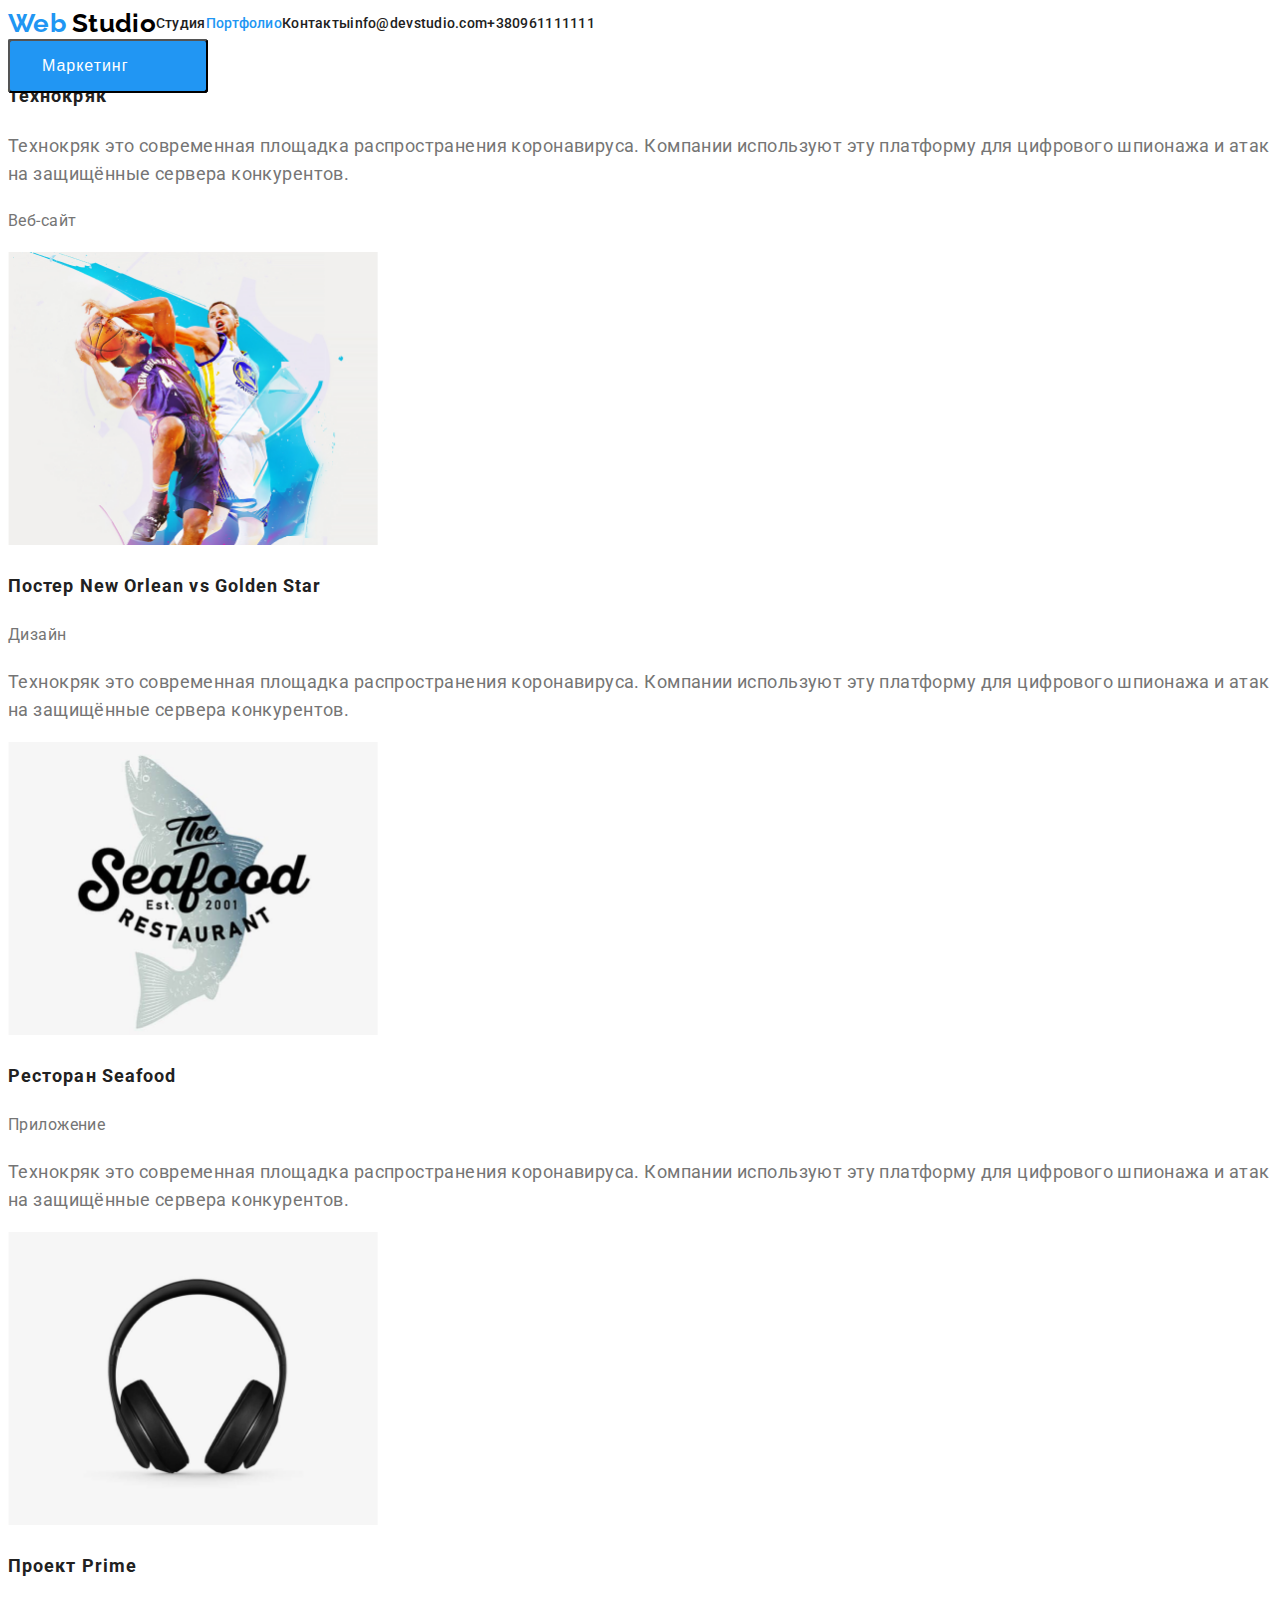
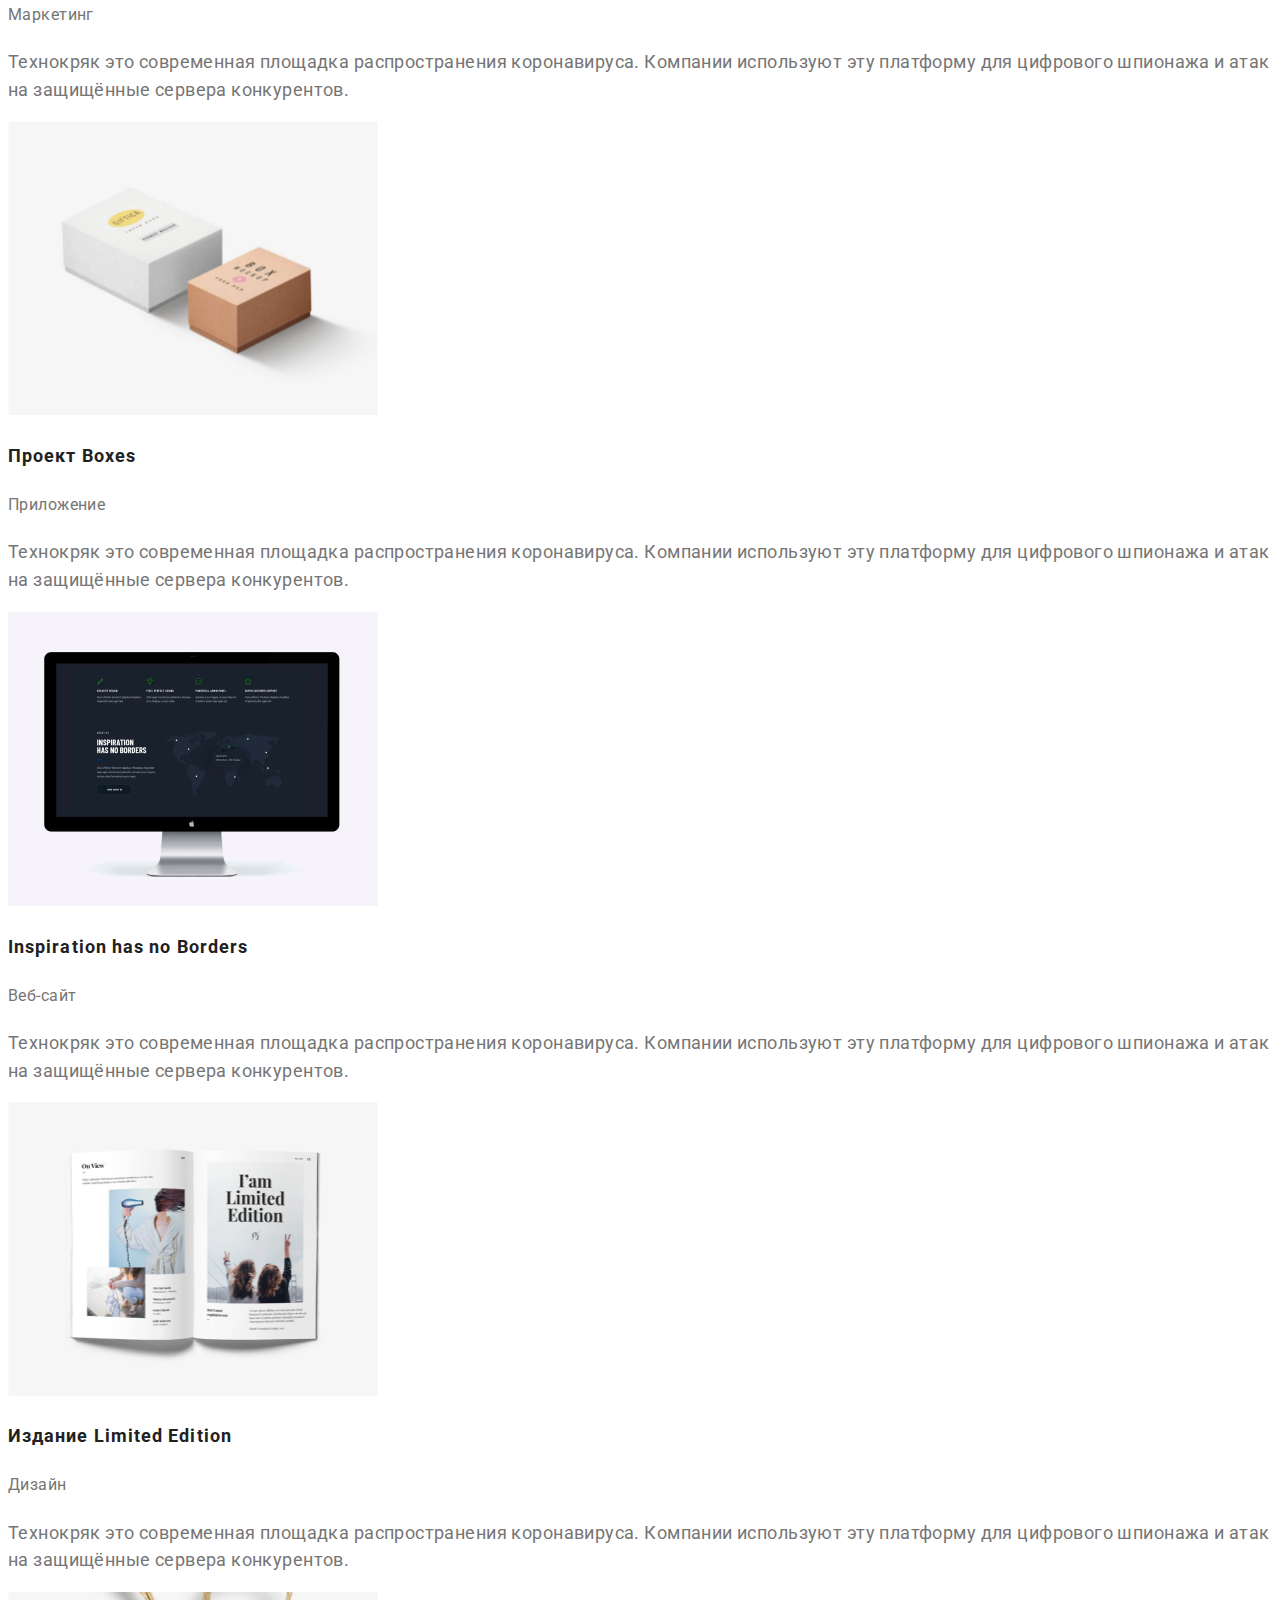
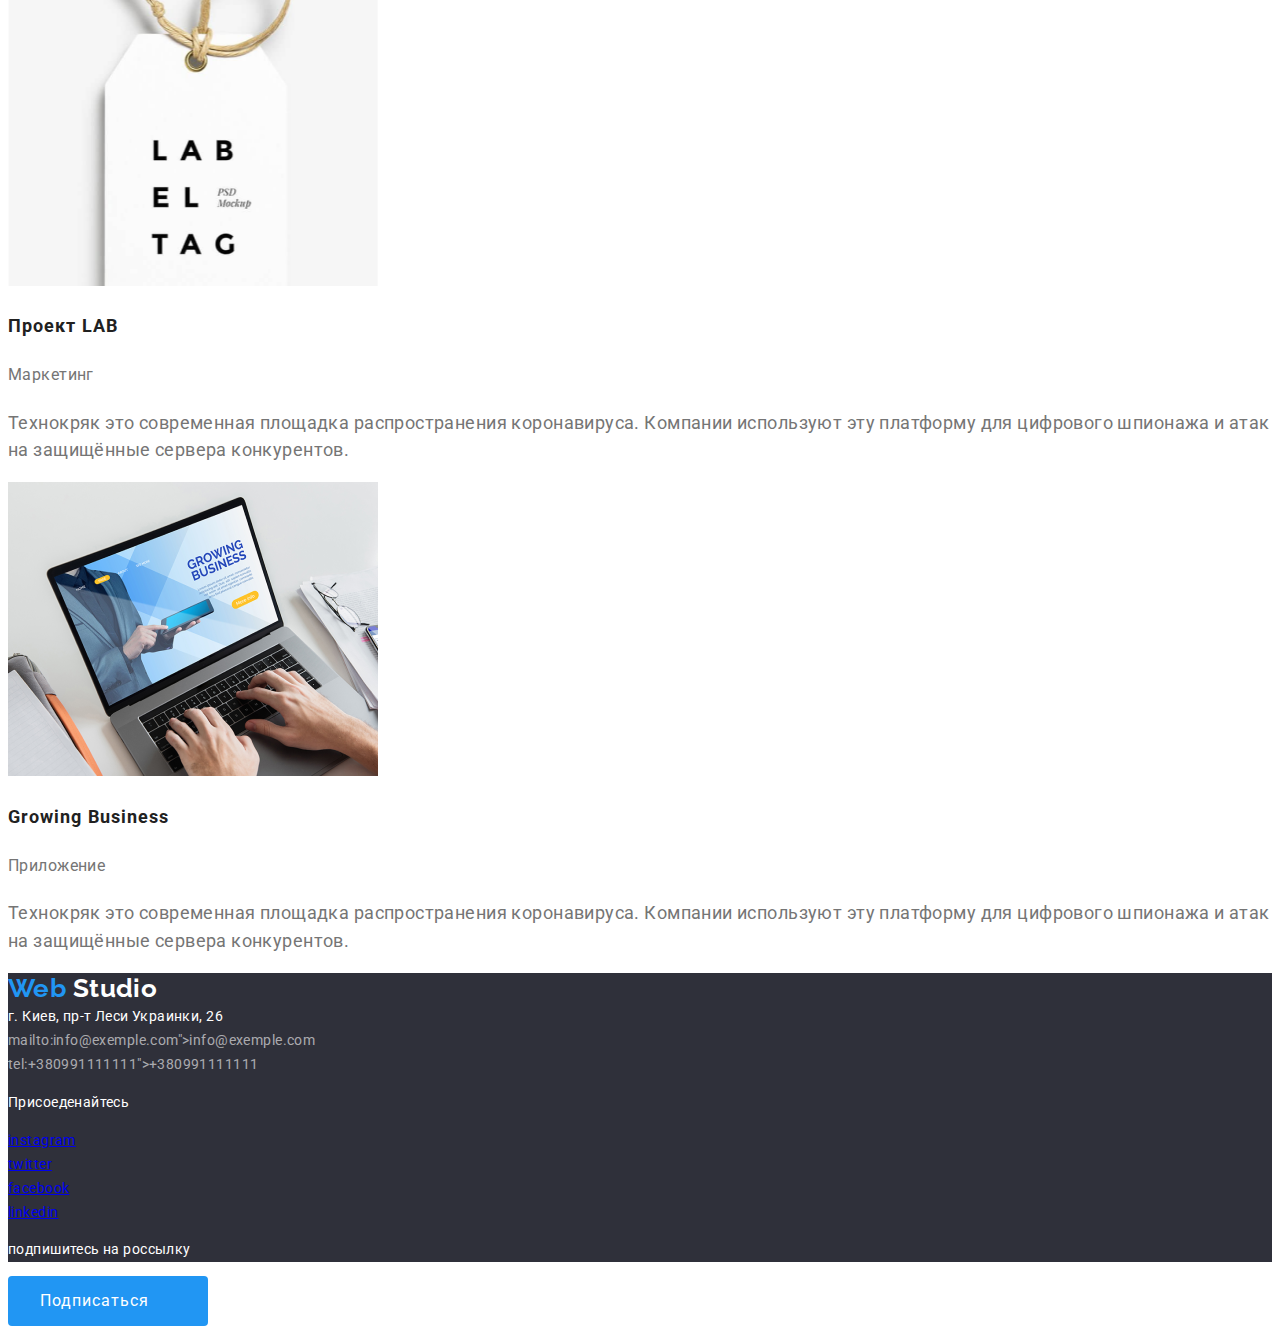
==== portfolio.html @ 6019d4d0 "добавляет стили flaxbox в Студию" ====
<!DOCTYPE html>
<html lang="ru">
<head>
    <meta charset="UTF-8">
    <meta name="viewport" content="width=device-width, initial-scale=1.0">
    <title>Document</title>
    <link href="https://fonts.googleapis.com/css2?family=Raleway:wght@700&family=Roboto:wght@500;700&display=swap" 
          rel="stylesheet">
    <link rel="stylesheet" href="./css/styles.css">
</head>
<body>

    <!--шапка страницы-->
    <header>
        <nav>
            <a href="./index.html" alt="Логотип компании" class="logo"><span class="web">Web</span> Studio</a>
            <ul class="site-nav list">  
                <li><a href="./index.html">Студия</a></li>
                <li><a href="./portfolio.html" class="curent-link">Портфолио</a></li>
                <li><a href="">Контакты</a></li>      
            </ul>
        
            <ul class="site-auth list">  
                <li><a href="mailto:info@devstudio.com">info@devstudio.com </a></li>
                <li><a href="tel:+380961111111">+380961111111</a></li>
            </ul>
        </nav>
    </header>

    <main>
        <!--фильтры-->
        <section>
            <ul class="list filters">
                <li><button class="button primary">Все</button></li>
                <li><button class="button primary">Веб-сайты</button></li>
                <li><button class="button primary">Приложения</button></li>
                <li><button class="button primary">Дизайн</button></li>
                <li><button class="button primary">Маркетинг</button></li>
            </ul>
        </section>

        <!--проэкты-->
        <section>
            <h2 hidden>проэкты</h2>
            <ul class="projects list">
                <li>
                    <a> 
                        <img src="" width="370" alt="pic">
                        <h2 class="title">Технокряк</h2>
                        <p class="effects-title">Технокряк это современная площадка распространения коронавируса. 
                        Компании используют эту платформу для цифрового шпионажа и атак на защищённые сервера конкурентов.</p>
                        <p class="text">Веб-сайт</p>
                    </a>
                </li>
                <li>
                    <a>
                        <img src="./images/pic/баскетболисты.png" width="370" alt="баскетболисты">
                        <h2 class="title">Постер New Orlean vs Golden Star</h2>
                        <p class="text">Дизайн</p>
                        <p class="effects-title">Технокряк это современная площадка распространения коронавируса. 
                        Компании используют эту платформу для цифрового шпионажа и атак на защищённые сервера конкурентов.</p>
                    </a>
                </li>
                <li>
                    <a>
                        <img src="./images/pic/ресторан.png" width="370" alt="ресторан">
                        <h2 class="title">Ресторан Seafood</h2>
                        <p class="text">Приложение</p>
                        <p class="effects-title">Технокряк это современная площадка распространения коронавируса. 
                        Компании используют эту платформу для цифрового шпионажа и атак на защищённые сервера конкурентов.</p>
                    </a>
                </li>
                <li>
                    <a>
                        <img src="./images/pic/наушники.png" width="370" alt="наушники">
                        <h2 class="title">Проект Prime</h2>
                        <p class="text">Маркетинг</p>
                        <p class="effects-title">Технокряк это современная площадка распространения коронавируса. 
                        Компании используют эту платформу для цифрового шпионажа и атак на защищённые сервера конкурентов.</p>
                    </a> 
                </li>
                <li>
                    <a>
                        <img src="./images/pic/коробки.png" width="370" alt="коробки">
                        <h2 class="title">Проект Boxes</h2>
                        <p class="text">Приложение</p>
                        <p class="effects-title">Технокряк это современная площадка распространения коронавируса. 
                        Компании используют эту платформу для цифрового шпионажа и атак на защищённые сервера конкурентов.</p>
                    </a>
                </li>
                <li>
                   <a>
                        <img src="./images/pic/computer.png" width="370" alt="computer">
                        <h2 class="title">Inspiration has no Borders</h2>
                        <p class="text">Веб-сайт</p>
                        <p class="effects-title">Технокряк это современная площадка распространения коронавируса. 
                        Компании используют эту платформу для цифрового шпионажа и атак на защищённые сервера конкурентов.</p>
                   </a>
                </li>
                <li>
                    <a>
                        <img src="./images/pic/книга.png" width="370" alt="книга">
                        <h2 class="title">Издание Limited Edition</h2>
                        <p class="text">Дизайн</p>
                        <p class="effects-title">Технокряк это современная площадка распространения коронавируса. 
                        Компании используют эту платформу для цифрового шпионажа и атак на защищённые сервера конкурентов.</p>
                    </a>
                </li>
                <li>
                    <a>
                        <img src="./images/pic/лаб.png" width="370" alt="LAB">
                        <h2 class="title">Проект LAB</h2>
                        <p class="text">Маркетинг</p>
                        <p class="effects-title">Технокряк это современная площадка распространения коронавируса. 
                        Компании используют эту платформу для цифрового шпионажа и атак на защищённые сервера конкурентов.</p>
                    </a>
                </li>
                <li>
                    <a>
                        <img src="./images/pic/notebook.png" width="370" alt="notebook">
                        <h2 class="title">Growing Business</h2>
                        <p class="text">Приложение</p>
                        <p class="effects-title">Технокряк это современная площадка распространения коронавируса. 
                        Компании используют эту платформу для цифрового шпионажа и атак на защищённые сервера конкурентов.</p>
                    </a>
                </li>
            </ul>
        </section> 
    </main>

    <!--подвал-->
     <footer class="footer">
        <!--контакты-->
        <a href="./index.html" alt="Логотип компании" class="logo logo-footer"><span class="web">Web</span> Studio</a>
        <address>
            г. Киев, пр-т Леси Украинки, 26 
        </address>  
        <ul class="list contacts">
            <li>mailto:info@exemple.com">info@exemple.com</li>
            <li>tel:+380991111111">+380991111111</li>
        </ul>     
            
        <!--соц.сети-->
        <p>Присоеденайтесь</p>
        <ul class="list">
            <li><a href="./images/social-links/instagram.svg" aria-label="Cсылка на instagram">instagram</a></li>
            <li><a href="./images/social-links/twitter.svg" aria-label="Cсылка на twitter">twitter</a></li>
            <li><a href="./images/social-links/facebook.svg" aria-label="Cсылка на facebook">facebook</a></li>
            <li><a href="./images/social-links/linkedin.svg" aria-label="Cсылка на linkedin">linkedin</a></li>
        </ul>

        <!--подписка на россылку-->
        <p>подпишитесь на россылку</p>
        <a href="" class="button primary">Подписаться</a>
    </footer>
</body>
</html>
---- css/styles.css ----
.conteiner.flaxbox {
    background-color: #ff9691;
}
.hero {
    background-color: bisque;
}
.hero-title {
    background-color: darkgray;
}
.conteiner.specifications {
    background-color: rgb(186, 243, 245);
}
.conteiner.work {
    background-color: khaki;
}


:root {
    --primary-text-color: #212121;
    --text-color:  #757575;
    --accent-color: #2196F3;
    --primary-white-color: #ffffff;
}

*,
*:before,
*:after {
    box-sizing: border-box;
}

body {
    font-family: Roboto;
    font-style: normal;
    font-weight: 400;
    font-size: 14px;
    line-height: 1.71;    
    letter-spacing: 0.03em;
    background-color: var(--primary-white-color);
    color: var(--text-color); 
} 

nav {
    display: flex;
    font-weight: 500;
    line-height: 1.14;
    letter-spacing: 0.02em;
    color: var(--primary-text-color);
}

h1,h2,h3,h4,h5 {
    color: var(--primary-text-color);
    font-weight: 700;
}

.logo {
    font-family: Raleway;
    font-weight: 700;
    font-size: 26px;
    line-height: 1.2;
    color: #000000;
    text-decoration: none;
}

.web,
.site-nav .curent-link {
    color: var(--accent-color);
}

.flaxbox {
    padding: 25px 0;
}

.flaxbox,
.navigation,
.site-nav, 
.site-auth { 
    display: flex;
    justify-content: flex-end;
    align-items: center;
}

.site-nav .link-item:not(:first-child) { 
    margin-left: 50px;
}

.navigation .logo {
    margin-right: 85px;
}

.site-auth .link-item:not(:first-child) { 
    margin-left: 30px;
}

.navigation {
    margin-right: auto;
}

.conteiner {
    width: 1600px;
    padding-left: 215px;
    padding-right: 215px;
    margin-left: auto;
    margin-right: auto;
}

.section {
   margin-bottom: 94px;

}

/* SITE-NAU -AUTH */

.site-nav a,
.site-auth a {
    font-weight: 500;
    font-size: 14px;
    line-height: 1.14;
    color: var(--primary-text-color);
    text-decoration: none;
}

.site-nav a:hover,
.site-auth a:hover,
.site-nav a:focus,
.site-auth a:focus {
    color: var(--accent-color) 
}

/* HERO */

.hero-title {
    font-weight: 900;
    font-size: 44px;
    line-height: 1.36;
    letter-spacing: 0.06em;
    text-transform: uppercase;
    text-align: center;
    color: var(--primary-white-color);
    border: 1px solid #000000;
    text-shadow: 0px 4px 4px rgba(0, 0, 0, 0.25);
    margin: 0;
    padding-left: 452px;
    padding-right: 452px;
}


/* BUTTON */

.button {
    display: flex;
    align-items: center;
    text-align: center;

    font-size: 16px;
    line-height: 1.88;
    letter-spacing: 0.06em;   
    width: 200px;
    padding: 10px 32px;
    border-radius: 4px;
    
    color: var(--primary-text-color);
    background-color: #F5F4FA;
    text-decoration: none;
}

.button.primary {
    position: absolute;
    color: var(--primary-white-color);
    background-color: var(--accent-color);
}

.button.secondary {
    padding-top: 10px;
    padding-right: 62px;
    padding-bottom: 10px;
    padding-left: 29px;
    border-radius: 4px;
    color: var(--primary-white-color);
    background-color: var(--accent-color);
}

.button.filters {
    box-sizing: content-box;
    width: auto;
    padding: 6px 22px;
    font-weight: 500;
    font-size: 16px;
    line-height: 1.63;
    letter-spacing: 0.03em;
}

.button.filters:hover {
    color: var(--primary-white-color);
    background-color: var(--accent-color);
}

.list {
    list-style: none;
    padding: 0;
    margin: 0;
}

/* ОСОБЕННОСТИ */

.features .title {
    font-size: 14px;
    line-height: 1.14;
    text-transform: uppercase;
    color: var(--primary-text-color);
}

.list.features {
    display: flex;
}

.features-box {
    width: calc((100% - 30px * 3) / 4);
    align-content: space-between;
}

.features-box:nth-child(4n) {
    padding-right: 0;
}

.list.features .pic {
    display: block;
    justify-content: center
}


/* Чем мы занимаемся */

.section-title {
    font-size: 36px;
    line-height: 1.16;
    text-align: center;
    color: var(--primary-text-color);
    margin: 0;
    padding-bottom: 50px;
}

.work-box .text {
    font-size: 14px;
    line-height: 1.14;
    text-align: center;
    text-transform: uppercase;
    background: rgba(47, 48, 58, 0.8);
    color: var(--primary-white-color); 
    margin: 0;
    padding: 27px 0;
}

.list.work {
    display: flex; 
    padding-top: 50px;
}

.work-box {
    width: calc((100% - 30px * 2) / 3);
    margin-right: 30px;
}

.work-box:nth-child(3n) {
    margin-right: 0;
}



/* НАША КОМАНДА */

.conteiner.team {
    background-color: #F5F4FA;
}

.team .team-title {
    font-weight: 500;
    font-size: 16px;
    line-height: 1.19;
    text-align: center;
    color: var(--primary-text-color);
    margin: 30px 0 0;
}

.team .team-text { 
    font-weight: 400;
    font-size: 16px;
    line-height: 1.19;
    text-align: center;
    color: var(--text-color);
    margin: 10px 0 0;
}

.our-team {
    padding-top: 94px;
}

.list.team {
    display: flex;
}

.team-member {
    width: calc((100% - 30px * 3) / 4);
    margin-right: 30px;
}

.team-member:nth-child(3n) {
    margin-right: 0;
}

.social-links-box {
    /* display: flex;
    justify-content: space-between;    */
    margin: 16px 0 24px;
}

.social-link-item {
    width: calc((100% - 10px * 3) / 4);

}
.list .social-links {
    color: var(--text-color);
}

.social-links .link:hover,
.social-links .link:focus {
    color: var(--accent-color);
}

/* CLIENTS */

.clients-list-box  {
    display: flex;
}

.clients-list {
    width: calc((100% - 30px * 5) / 6);
    margin-right: 30px;
}


/* FOOTER */

.footer {
    background: #2F303A;
    color: var(--primary-white-color);
    font-size: 14px;
    line-height: 1.71;
}

.logo.logo-footer {    
    color: var(--primary-white-color);
} 

address {
    font-style: normal;
}


.list.contacts  {
    color: rgba(255, 255, 255, 0.6);
    text-decoration: none
}

/* .team {
    display: flex;
} */

.projects .title {
    font-weight: 700;
    font-size: 18px;
    line-height: 2;
    letter-spacing: 0.06em;
    color: var(--primary-text-color);
}

.projects .text {
    font-weight: 400;
    font-size: 16px;
    line-height: 1.88;
    color: var(--text-color);
}

.effects-title {
    font-weight: 400;
    font-size: 18px;
    line-height: 1.55;
}


/* цвет текста заголовка черный #212121; */
/* вторичный цвет, абзац, #757575; */
/* белый цвет #FFFFFF; */
/* емейл напис rgba(255, 255, 255, 0.6) */
/*  иконки background: #E5E5E5; */
/* страниця вторичний цвет background: #F5F4FA; */
/* интерактивная подсветка цвет  #2196F3; */
/*  фон надписов "чем мы занимаемся"background: rgba(47, 48, 58, 0.8); */
/* фон наша команда background: #F5F4FA; */
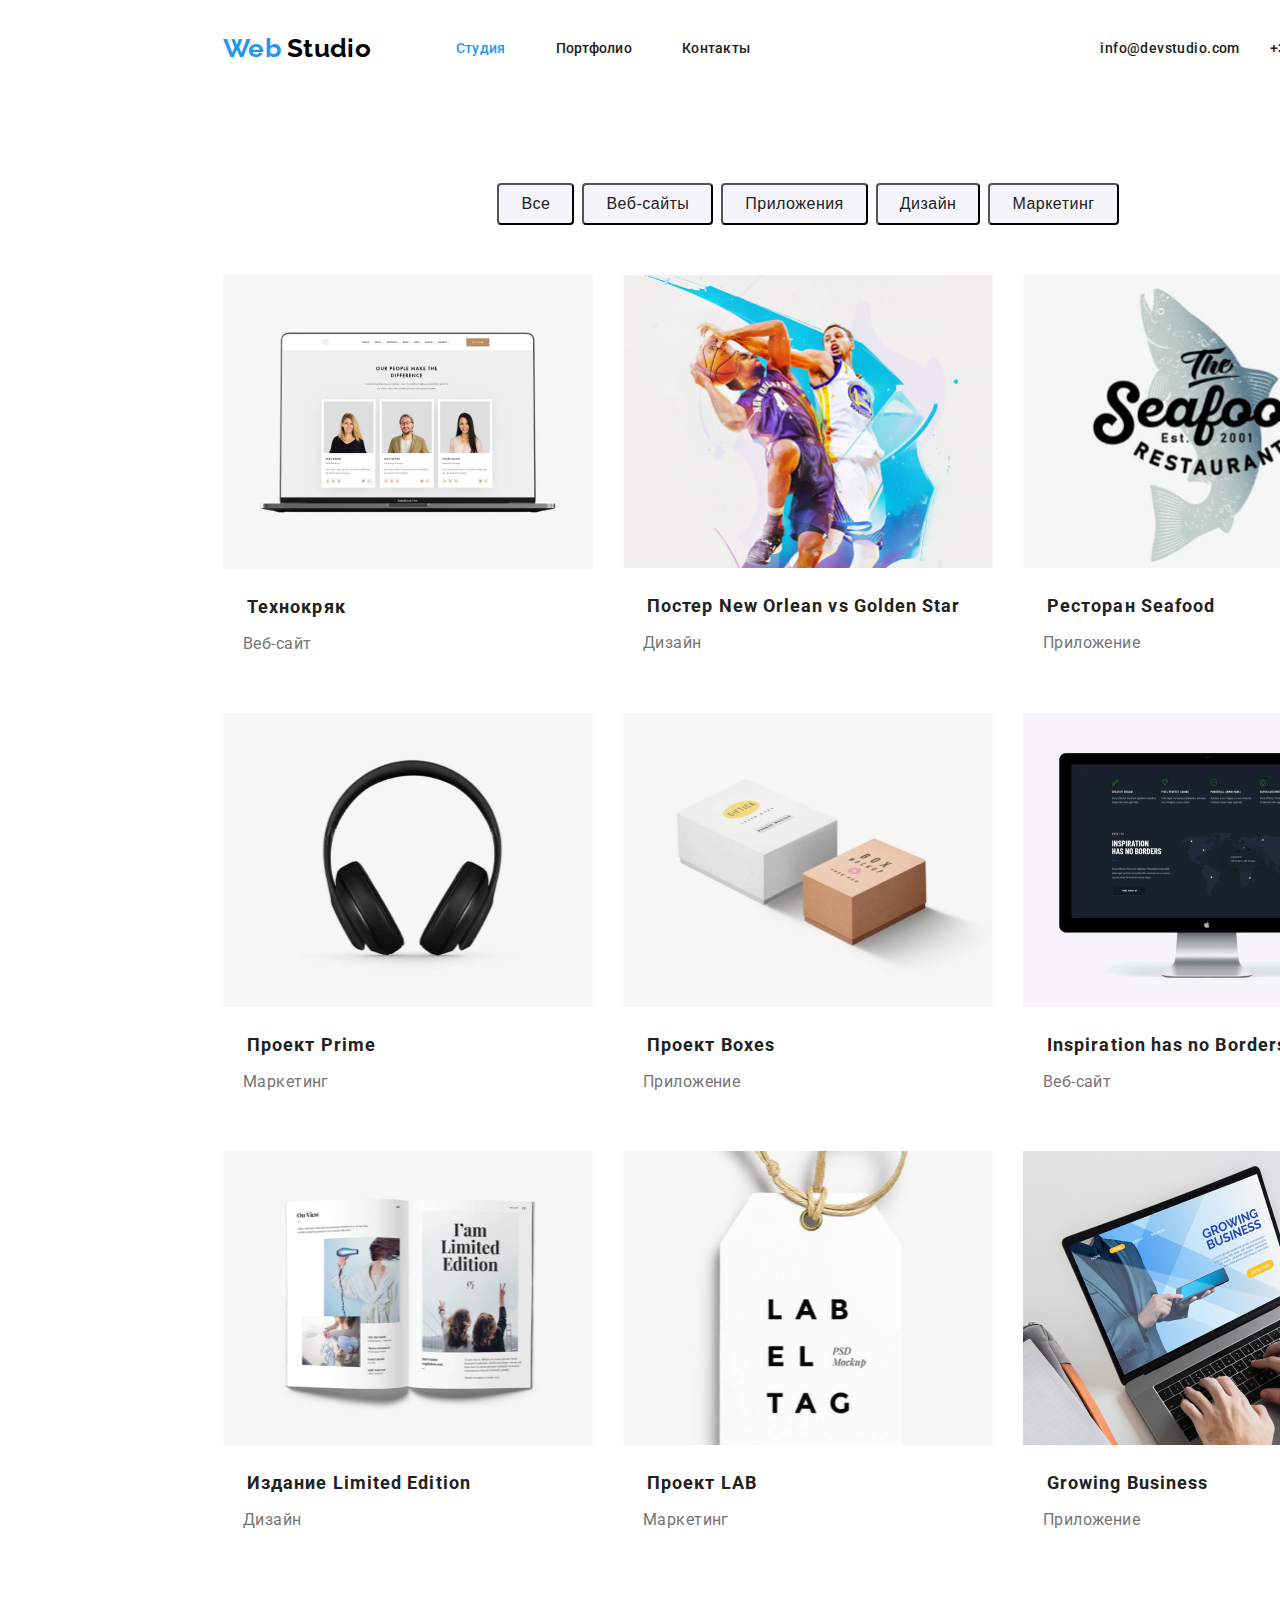
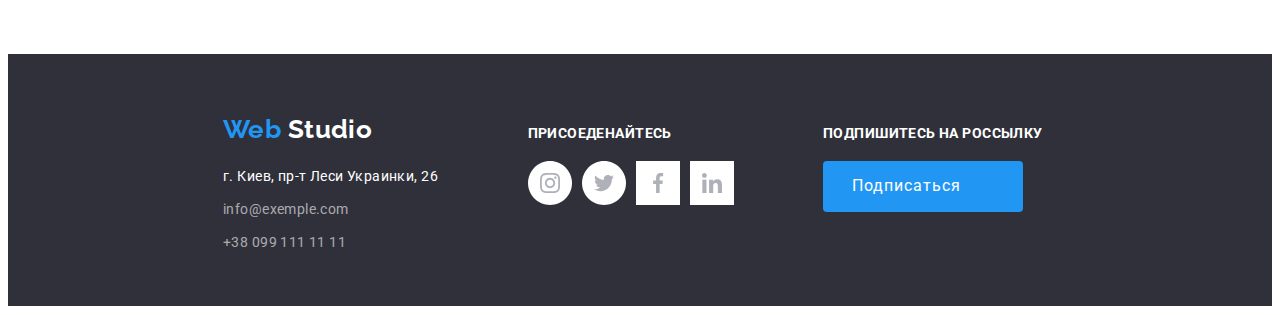
==== commit c87d6d7a: "стилизирует Портфолио во Flex" ====
--- a/portfolio.html
+++ b/portfolio.html
@@ -11,147 +11,160 @@
 <body>
 
     <!--шапка страницы-->
-    <header>
-        <nav>
-            <a href="./index.html" alt="Логотип компании" class="logo"><span class="web">Web</span> Studio</a>
+    <header  class="conteiner page-header">
+        <nav class=" navigation">
+            <a href="./index.html" class="logo"><span class="web">Web</span> Studio</a>
             <ul class="site-nav list">  
-                <li><a href="./index.html">Студия</a></li>
-                <li><a href="./portfolio.html" class="curent-link">Портфолио</a></li>
-                <li><a href="">Контакты</a></li>      
-            </ul>
-        
-            <ul class="site-auth list">  
-                <li><a href="mailto:info@devstudio.com">info@devstudio.com </a></li>
-                <li><a href="tel:+380961111111">+380961111111</a></li>
+                <li class="link-item">
+                    <a href="./index.html" class="curent-link">Студия</a>
+                </li>
+                <li class="link-item">
+                    <a href="./portfolio.html">Портфолио</a>
+                </li>
+                <li class="link-item">
+                    <a href="">Контакты</a>
+                </li>      
             </ul>
         </nav>
+
+        <ul class="site-auth list">  
+            <li class="link-item">
+                <a href="mailto:info@devstudio.com">info@devstudio.com</a>
+            </li>
+            <li class="link-item">
+                <a href="tel:+380961111111">+38 096 111 11 11</a>
+            </li>
+        </ul>
     </header>
 
-    <main>
+    <main class="conteiner">
+        <section class="section">
         <!--фильтры-->
-        <section>
-            <ul class="list filters">
-                <li><button class="button primary">Все</button></li>
-                <li><button class="button primary">Веб-сайты</button></li>
-                <li><button class="button primary">Приложения</button></li>
-                <li><button class="button primary">Дизайн</button></li>
-                <li><button class="button primary">Маркетинг</button></li>
-            </ul>
-        </section>
+            <div class="filters">
+                <ul class="list filters flexbox">
+                    <li><button class="button filters">Все</button></li>
+                    <li><button class="button filters">Веб-сайты</button></li>
+                    <li><button class="button filters">Приложения</button></li>
+                    <li><button class="button filters">Дизайн</button></li>
+                    <li><button class="button filters">Маркетинг</button></li>
+                </ul>  
+            </div>
 
-        <!--проэкты-->
-        <section>
-            <h2 hidden>проэкты</h2>
-            <ul class="projects list">
-                <li>
-                    <a> 
-                        <img src="" width="370" alt="pic">
-                        <h2 class="title">Технокряк</h2>
-                        <p class="effects-title">Технокряк это современная площадка распространения коронавируса. 
-                        Компании используют эту платформу для цифрового шпионажа и атак на защищённые сервера конкурентов.</p>
-                        <p class="text">Веб-сайт</p>
-                    </a>
+         <!--проэкты-->
+         <h2 hidden>проэкты</h2>
+         <div class="projects-portfolio">
+            <ul class="projects-list list">
+                <li class="projects-item">
+                    <img src="./images/pic/ноут.png" width="370" alt="pic">
+                    <h2 class="title">Технокряк</h2>
+                    <p class="effects-title">Технокряк это современная площадка распространения коронавируса. 
+                    Компании используют эту платформу для цифрового шпионажа и атак на защищённые сервера конкурентов.</p>
+                    <p class="text">Веб-сайт</p>
                 </li>
-                <li>
-                    <a>
-                        <img src="./images/pic/баскетболисты.png" width="370" alt="баскетболисты">
-                        <h2 class="title">Постер New Orlean vs Golden Star</h2>
-                        <p class="text">Дизайн</p>
-                        <p class="effects-title">Технокряк это современная площадка распространения коронавируса. 
-                        Компании используют эту платформу для цифрового шпионажа и атак на защищённые сервера конкурентов.</p>
-                    </a>
+                <li class="projects-item">
+                    <img src="./images/pic/баскетболисты.png" width="370" alt="баскетболисты">
+                    <h2 class="title">Постер New Orlean vs Golden Star</h2>
+                    <p class="text">Дизайн</p>
+                    <p class="effects-title">Технокряк это современная площадка распространения коронавируса. 
+                    Компании используют эту платформу для цифрового шпионажа и атак на защищённые сервера конкурентов.</p>
                 </li>
-                <li>
-                    <a>
-                        <img src="./images/pic/ресторан.png" width="370" alt="ресторан">
-                        <h2 class="title">Ресторан Seafood</h2>
-                        <p class="text">Приложение</p>
-                        <p class="effects-title">Технокряк это современная площадка распространения коронавируса. 
-                        Компании используют эту платформу для цифрового шпионажа и атак на защищённые сервера конкурентов.</p>
-                    </a>
+                <li class="projects-item">
+                    <img src="./images/pic/ресторан.png" width="370" alt="ресторан">
+                    <h2 class="title">Ресторан Seafood</h2>
+                    <p class="text">Приложение</p>
+                    <p class="effects-title">Технокряк это современная площадка распространения коронавируса. 
+                    Компании используют эту платформу для цифрового шпионажа и атак на защищённые сервера конкурентов.</p>
                 </li>
-                <li>
-                    <a>
-                        <img src="./images/pic/наушники.png" width="370" alt="наушники">
-                        <h2 class="title">Проект Prime</h2>
-                        <p class="text">Маркетинг</p>
-                        <p class="effects-title">Технокряк это современная площадка распространения коронавируса. 
-                        Компании используют эту платформу для цифрового шпионажа и атак на защищённые сервера конкурентов.</p>
-                    </a> 
+                <li class="projects-item">
+                    <img src="./images/pic/наушники.png" width="370" alt="наушники">
+                    <h2 class="title">Проект Prime</h2>
+                    <p class="text">Маркетинг</p>
+                    <p class="effects-title">Технокряк это современная площадка распространения коронавируса. 
+                    Компании используют эту платформу для цифрового шпионажа и атак на защищённые сервера конкурентов.</p>
                 </li>
-                <li>
-                    <a>
-                        <img src="./images/pic/коробки.png" width="370" alt="коробки">
-                        <h2 class="title">Проект Boxes</h2>
-                        <p class="text">Приложение</p>
-                        <p class="effects-title">Технокряк это современная площадка распространения коронавируса. 
-                        Компании используют эту платформу для цифрового шпионажа и атак на защищённые сервера конкурентов.</p>
-                    </a>
+                <li class="projects-item">
+                    <img src="./images/pic/коробки.png" width="370" alt="коробки">
+                    <h2 class="title">Проект Boxes</h2>
+                    <p class="text">Приложение</p>
+                    <p class="effects-title">Технокряк это современная площадка распространения коронавируса. 
+                    Компании используют эту платформу для цифрового шпионажа и атак на защищённые сервера конкурентов.</p>
                 </li>
-                <li>
-                   <a>
-                        <img src="./images/pic/computer.png" width="370" alt="computer">
-                        <h2 class="title">Inspiration has no Borders</h2>
-                        <p class="text">Веб-сайт</p>
-                        <p class="effects-title">Технокряк это современная площадка распространения коронавируса. 
-                        Компании используют эту платформу для цифрового шпионажа и атак на защищённые сервера конкурентов.</p>
-                   </a>
+                <li class="projects-item">
+                    <img src="./images/pic/computer.png" width="370" alt="computer">
+                    <h2 class="title">Inspiration has no Borders</h2>
+                    <p class="text">Веб-сайт</p>
+                    <p class="effects-title">Технокряк это современная площадка распространения коронавируса. 
+                    Компании используют эту платформу для цифрового шпионажа и атак на защищённые сервера конкурентов.</p>
                 </li>
-                <li>
-                    <a>
-                        <img src="./images/pic/книга.png" width="370" alt="книга">
-                        <h2 class="title">Издание Limited Edition</h2>
-                        <p class="text">Дизайн</p>
-                        <p class="effects-title">Технокряк это современная площадка распространения коронавируса. 
-                        Компании используют эту платформу для цифрового шпионажа и атак на защищённые сервера конкурентов.</p>
-                    </a>
+                <li class="projects-item">
+                    <img src="./images/pic/книга.png" width="370" alt="книга">
+                    <h2 class="title">Издание Limited Edition</h2>
+                    <p class="text">Дизайн</p>
+                    <p class="effects-title">Технокряк это современная площадка распространения коронавируса. 
+                    Компании используют эту платформу для цифрового шпионажа и атак на защищённые сервера конкурентов.</p>
                 </li>
-                <li>
-                    <a>
-                        <img src="./images/pic/лаб.png" width="370" alt="LAB">
-                        <h2 class="title">Проект LAB</h2>
-                        <p class="text">Маркетинг</p>
-                        <p class="effects-title">Технокряк это современная площадка распространения коронавируса. 
-                        Компании используют эту платформу для цифрового шпионажа и атак на защищённые сервера конкурентов.</p>
-                    </a>
+                <li class="projects-item">
+                    <img src="./images/pic/лаб.png" width="370" alt="LAB">
+                    <h2 class="title">Проект LAB</h2>
+                    <p class="text">Маркетинг</p>
+                    <p class="effects-title">Технокряк это современная площадка распространения коронавируса. 
+                    Компании используют эту платформу для цифрового шпионажа и атак на защищённые сервера конкурентов.</p>
                 </li>
-                <li>
-                    <a>
-                        <img src="./images/pic/notebook.png" width="370" alt="notebook">
-                        <h2 class="title">Growing Business</h2>
-                        <p class="text">Приложение</p>
-                        <p class="effects-title">Технокряк это современная площадка распространения коронавируса. 
-                        Компании используют эту платформу для цифрового шпионажа и атак на защищённые сервера конкурентов.</p>
-                    </a>
+                <li class="projects-item">
+                    <img src="./images/pic/notebook.png" width="370" alt="notebook">
+                    <h2 class="title">Growing Business</h2>
+                    <p class="text">Приложение</p>
+                    <p class="effects-title">Технокряк это современная площадка распространения коронавируса. 
+                    Компании используют эту платформу для цифрового шпионажа и атак на защищённые сервера конкурентов.</p>
                 </li>
             </ul>
+         </div>
         </section> 
     </main>
 
     <!--подвал-->
-     <footer class="footer">
-        <!--контакты-->
-        <a href="./index.html" alt="Логотип компании" class="logo logo-footer"><span class="web">Web</span> Studio</a>
-        <address>
-            г. Киев, пр-т Леси Украинки, 26 
-        </address>  
-        <ul class="list contacts">
-            <li>mailto:info@exemple.com">info@exemple.com</li>
-            <li>tel:+380991111111">+380991111111</li>
-        </ul>     
+    <footer class="section">
+        <div class="conteiner footer">   
             
-        <!--соц.сети-->
-        <p>Присоеденайтесь</p>
-        <ul class="list">
-            <li><a href="./images/social-links/instagram.svg" aria-label="Cсылка на instagram">instagram</a></li>
-            <li><a href="./images/social-links/twitter.svg" aria-label="Cсылка на twitter">twitter</a></li>
-            <li><a href="./images/social-links/facebook.svg" aria-label="Cсылка на facebook">facebook</a></li>
-            <li><a href="./images/social-links/linkedin.svg" aria-label="Cсылка на linkedin">linkedin</a></li>
-        </ul>
+            <!--контакты-->
+            <div class="footer-box footer-contacts">
+                <a href="./index.html" class="logo logo-footer"><span class="web">Web</span> Studio</a>
+                <address class="address-item">г. Киев, пр-т Леси Украинки, 26</address>  
+                <ul class="list contacts">
+                    <li class="contacts-item">info@exemple.com</li>
+                    <li class="contacts-item">+38 099 111 11 11</li>
+                </ul>     
+            </div>
 
-        <!--подписка на россылку-->
-        <p>подпишитесь на россылку</p>
-        <a href="" class="button primary">Подписаться</a>
+            <!--соц.сети-->
+            <div class="footer-box join ">
+                <p class="text-footer">Присоеденайтесь</p>
+                <ul class="list links-box-footer">
+                    <li class="social-links-footer">
+                        <img src="./images/social-links/instagram.svg" alt="ссылка на инстаграм">
+                        <a href="" aria-label="Cсылка на instagram"></a>
+                    </li>
+                    <li class="social-links-footer">
+                        <img src="./images/social-links/twitter.svg" alt="ссылка на твитер">
+                        <a href="" aria-label="Cсылка на twitter"></a>
+                    </li>
+                    <li class="social-links-footer">
+                        <img src="./images/social-links/facebook.svg" alt="ссылка на фейсбук">
+                        <a href="" aria-label="Cсылка на facebook"></a>
+                    </li>
+                    <li class="social-links-footer">
+                        <img src="./images/social-links/linkedin.svg" alt="ссылка на линкедин">
+                        <a href="" aria-label="Cсылка на linkedin"></a>
+                    </li>
+                </ul>
+            </div>
+
+            <!--подписка на россылку-->
+            <div class="footer-box registery">
+                <p class="text-footer">подпишитесь на россылку</p>
+                <a href="" class="button secondary">Подписаться</a>
+            </div>
+        </div>
     </footer>
 </body>
 </html>
--- a/css/styles.css
+++ b/css/styles.css
@@ -1,4 +1,4 @@
-.conteiner.flaxbox {
+/* .conteiner.page-header {
     background-color: #ff9691;
 }
 .hero {
@@ -13,7 +13,9 @@
 .conteiner.work {
     background-color: khaki;
 }
-
+main {
+    background-color: palegreen;
+} */
 
 :root {
     --primary-text-color: #212121;
@@ -52,6 +54,12 @@
     font-weight: 700;
 }
 
+.list {
+    list-style: none;
+    padding: 0;
+    margin: 0;
+}
+
 .logo {
     font-family: Raleway;
     font-weight: 700;
@@ -66,34 +74,7 @@
     color: var(--accent-color);
 }
 
-.flaxbox {
-    padding: 25px 0;
-}
-
-.flaxbox,
-.navigation,
-.site-nav, 
-.site-auth { 
-    display: flex;
-    justify-content: flex-end;
-    align-items: center;
-}
-
-.site-nav .link-item:not(:first-child) { 
-    margin-left: 50px;
-}
-
-.navigation .logo {
-    margin-right: 85px;
-}
-
-.site-auth .link-item:not(:first-child) { 
-    margin-left: 30px;
-}
-
-.navigation {
-    margin-right: auto;
-}
+/* SITE-NAU -AUTH */
 
 .conteiner {
     width: 1600px;
@@ -103,12 +84,33 @@
     margin-right: auto;
 }
 
-.section {
-   margin-bottom: 94px;
-
-}
-
-/* SITE-NAU -AUTH */
+.navigation {
+    margin-right: auto; 
+}
+
+.page-header {
+    display: flex;
+    /* border: 1px solid #ECECEC; */
+}
+
+.site-nav, 
+.site-auth {
+    display: flex;
+    align-items: center;
+}
+
+.navigation .logo {
+    margin-right: 85px;
+    padding: 25px 0;
+}
+
+.site-nav .link-item:not(:first-child) { 
+    margin-left: 50px;
+}
+
+.site-auth .link-item:not(:first-child) { 
+    margin-left: 30px;
+}
 
 .site-nav a,
 .site-auth a {
@@ -128,26 +130,31 @@
 
 /* HERO */
 
+.conteiner.hero-conteiner {
+    display: block;
+    text-align: center;
+    padding: 0;
+}
+
 .hero-title {
+    margin: 0;
+    text-transform: uppercase;
+    text-align: center;
+
+    color: var(--primary-white-color);
     font-weight: 900;
     font-size: 44px;
     line-height: 1.36;
     letter-spacing: 0.06em;
-    text-transform: uppercase;
-    text-align: center;
-    color: var(--primary-white-color);
-    border: 1px solid #000000;
+    /* border: 1px solid #000000; */
     text-shadow: 0px 4px 4px rgba(0, 0, 0, 0.25);
-    margin: 0;
-    padding-left: 452px;
-    padding-right: 452px;
 }
 
 
 /* BUTTON */
 
 .button {
-    display: flex;
+    display: inline-block;
     align-items: center;
     text-align: center;
 
@@ -164,7 +171,6 @@
 }
 
 .button.primary {
-    position: absolute;
     color: var(--primary-white-color);
     background-color: var(--accent-color);
 }
@@ -179,34 +185,17 @@
     background-color: var(--accent-color);
 }
 
-.button.filters {
-    box-sizing: content-box;
-    width: auto;
-    padding: 6px 22px;
-    font-weight: 500;
-    font-size: 16px;
-    line-height: 1.63;
-    letter-spacing: 0.03em;
-}
-
-.button.filters:hover {
-    color: var(--primary-white-color);
-    background-color: var(--accent-color);
-}
-
-.list {
-    list-style: none;
-    padding: 0;
-    margin: 0;
-}
-
 /* ОСОБЕННОСТИ */
 
+.section {
+   margin-top: 94px;
+}
 .features .title {
     font-size: 14px;
     line-height: 1.14;
     text-transform: uppercase;
     color: var(--primary-text-color);
+    margin-top: 30px;
 }
 
 .list.features {
@@ -215,17 +204,18 @@
 
 .features-box {
     width: calc((100% - 30px * 3) / 4);
-    align-content: space-between;
+    margin-right: 30px;
 }
 
 .features-box:nth-child(4n) {
-    padding-right: 0;
-}
-
-.list.features .pic {
+    margin-right: 0;
+}
+
+.features-box > img {
     display: block;
-    justify-content: center
-}
+    margin-left: auto;
+    margin-right: auto;
+} 
 
 
 /* Чем мы занимаемся */
@@ -260,6 +250,10 @@
     margin-right: 30px;
 }
 
+.work-box >img {
+    display: block;
+}
+
 .work-box:nth-child(3n) {
     margin-right: 0;
 }
@@ -270,6 +264,8 @@
 
 .conteiner.team {
     background-color: #F5F4FA;
+    padding-top: 94px;
+    padding-bottom: 94px;
 }
 
 .team .team-title {
@@ -290,10 +286,6 @@
     margin: 10px 0 0;
 }
 
-.our-team {
-    padding-top: 94px;
-}
-
 .list.team {
     display: flex;
 }
@@ -301,20 +293,21 @@
 .team-member {
     width: calc((100% - 30px * 3) / 4);
     margin-right: 30px;
-}
-
-.team-member:nth-child(3n) {
+    background-color: #fff;
+}
+
+.team-member:nth-child(4n) {
     margin-right: 0;
 }
 
 .social-links-box {
-    /* display: flex;
-    justify-content: space-between;    */
-    margin: 16px 0 24px;
-}
-
-.social-link-item {
+    display: flex;  
+    margin: 16px 32px 24px;
+}
+
+.social-links {
     width: calc((100% - 10px * 3) / 4);
+    margin-right: 10px;
 
 }
 .list .social-links {
@@ -340,12 +333,20 @@
 
 /* FOOTER */
 
-.footer {
+footer {
     background: #2F303A;
-    color: var(--primary-white-color);
+    height: 252px;
+}
+
+.conteiner.footer {
+    display: flex;
+    padding-top: 60px;
+    padding-bottom: 60px;
     font-size: 14px;
     line-height: 1.71;
-}
+    justify-content: space-between;
+    color: var(--primary-white-color);
+}  
 
 .logo.logo-footer {    
     color: var(--primary-white-color);
@@ -353,19 +354,95 @@
 
 address {
     font-style: normal;
-}
-
+    margin-top: 20px;
+}
+
+.list.contacts .contacts-item {
+    margin-top: 9px;
+}
 
 .list.contacts  {
     color: rgba(255, 255, 255, 0.6);
     text-decoration: none
 }
 
-/* .team {
-    display: flex;
-} */
-
-.projects .title {
+.links-box-footer {
+    display: flex;
+}
+
+.footer-box.join {
+    margin-top: 12px;
+}
+.social-links-footer:not(:last-child) {
+    margin-right: 10px;
+}
+
+.conteiner.footer .text-footer {
+    margin-top: 0;
+    margin-bottom: 20px;    
+    text-transform: uppercase;
+
+    line-height: 1.14;
+    font-weight: 700;
+    letter-spacing: 0.03em;
+}
+
+.footer-box.registery {
+    width: calc((100% - 30px) / 2);
+    margin-top: 12px
+}
+
+
+/* ПОРТФОЛИО */
+
+.button.filters {
+    width: auto;
+    padding: 6px 22px;
+    font-weight: 500;
+    line-height: 1.63;
+    letter-spacing: 0.03em;
+}
+
+.list.filters.flexbox > li:not(:first-child) {
+    margin-left: 8px;
+}
+
+.button.filters:hover {
+    color: var(--primary-white-color);
+    background-color: var(--accent-color);
+}
+
+.flexbox {
+    display: flex;
+    justify-content: center;
+    margin-bottom: 50px;
+}
+
+.projects-list {
+    display: flex;
+    flex-wrap: wrap;
+}
+
+.projects-list .projects-item {
+    width: calc((100% - 30px * 2) / 3);
+    margin-right: 30px;
+    margin-bottom: 30px;
+}
+
+.projects-item:nth-child(3n) {
+    margin-right: 0;
+}
+
+.projects-item:nth-last-child(-n + 3) {
+    margin-bottom: 0;
+}
+
+.projects-item > img {
+    display: block;
+}
+
+.projects-item .title {
+    margin: 20px 24px 4px;
     font-weight: 700;
     font-size: 18px;
     line-height: 2;
@@ -373,7 +450,9 @@
     color: var(--primary-text-color);
 }
 
-.projects .text {
+.projects-item .text {
+    margin: auto 20px 24px;
+
     font-weight: 400;
     font-size: 16px;
     line-height: 1.88;
@@ -381,6 +460,7 @@
 }
 
 .effects-title {
+    display: none;
     font-weight: 400;
     font-size: 18px;
     line-height: 1.55;
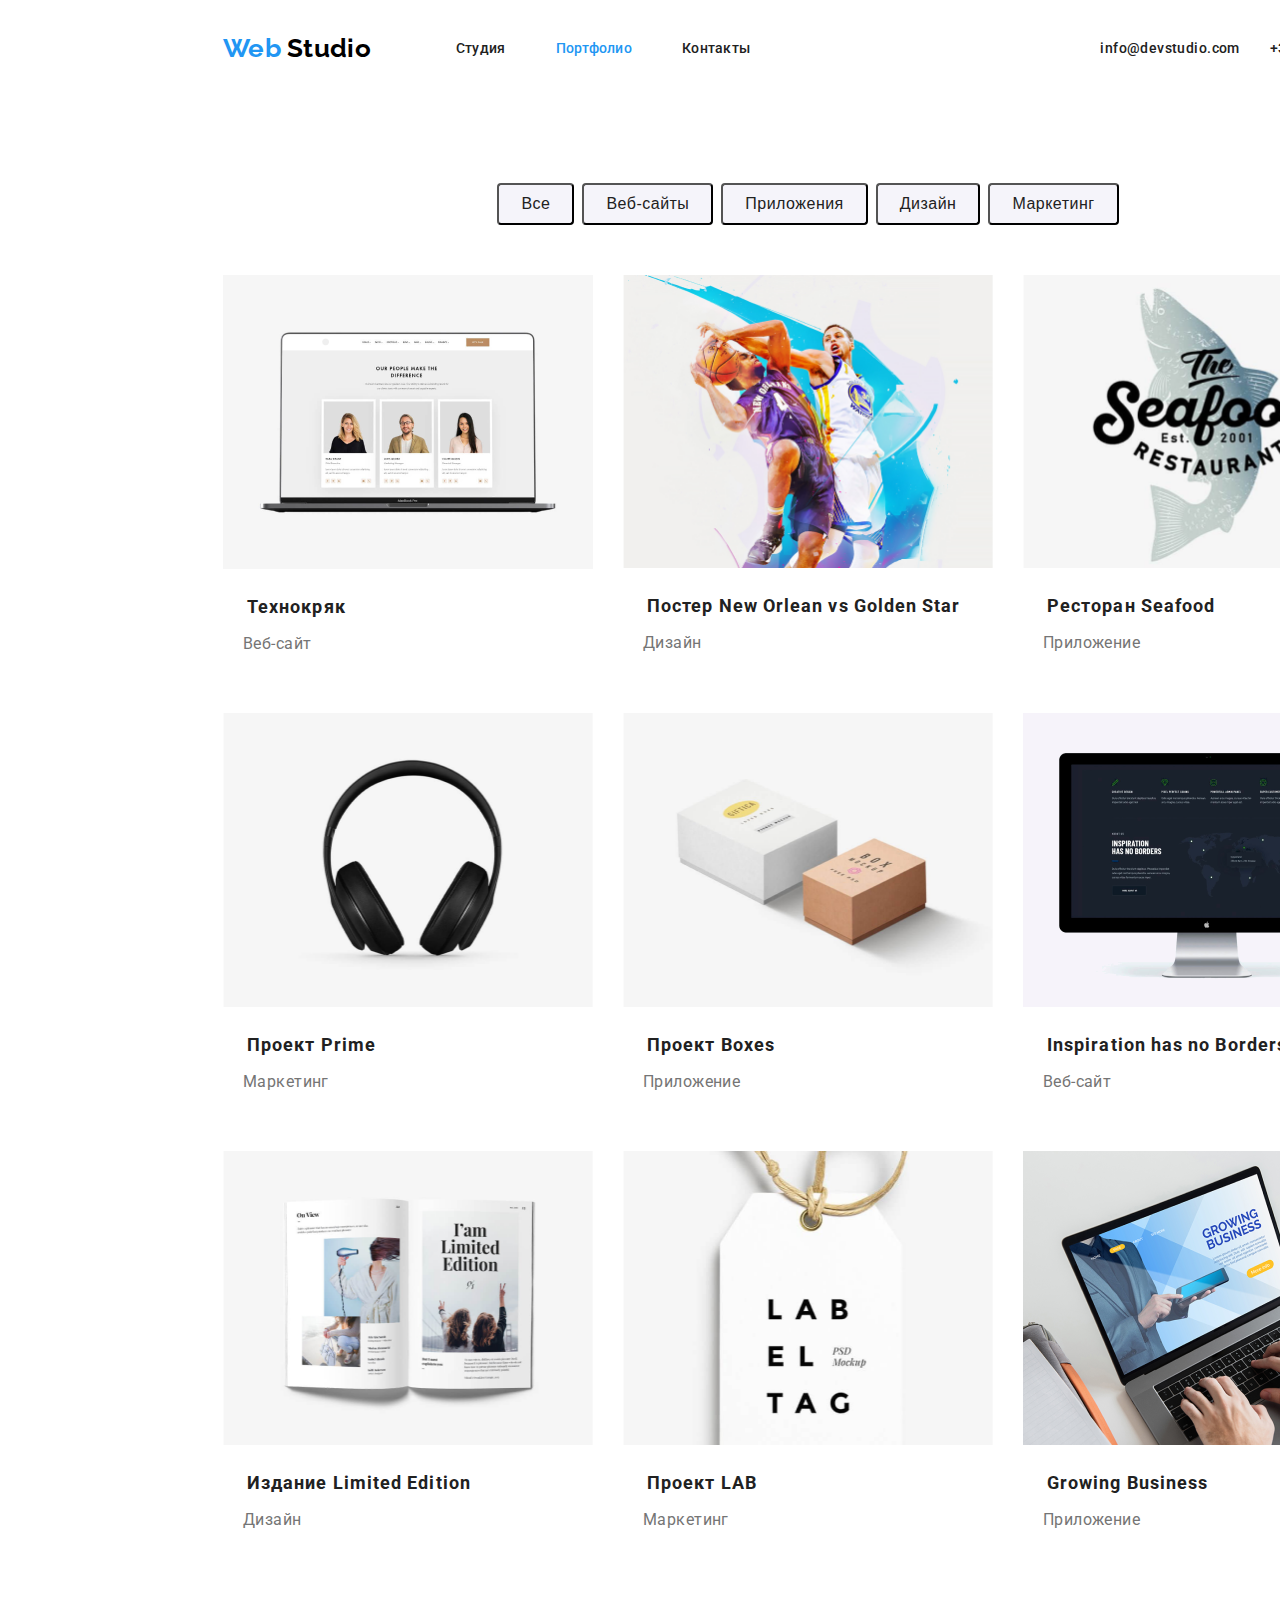
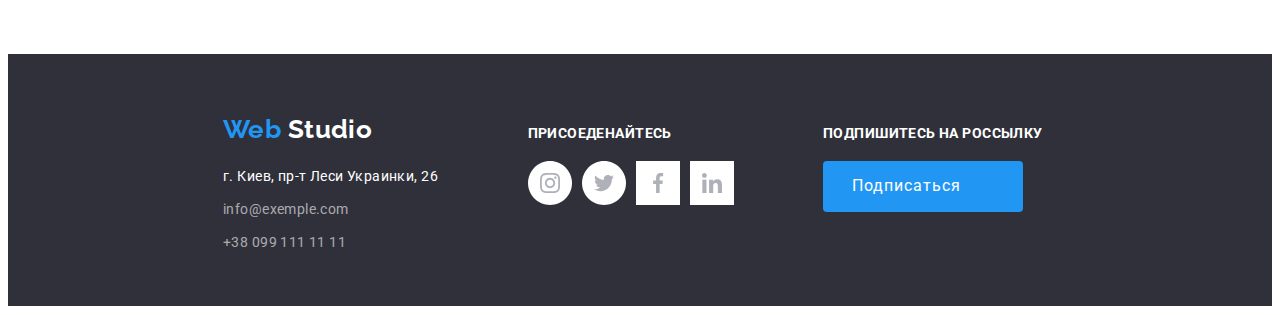
==== commit c8bdf6ca: "исправляет current link для портфолио" ====
--- a/portfolio.html
+++ b/portfolio.html
@@ -16,10 +16,10 @@
             <a href="./index.html" class="logo"><span class="web">Web</span> Studio</a>
             <ul class="site-nav list">  
                 <li class="link-item">
-                    <a href="./index.html" class="curent-link">Студия</a>
+                    <a href="./index.html">Студия</a>
                 </li>
                 <li class="link-item">
-                    <a href="./portfolio.html">Портфолио</a>
+                    <a href="./portfolio.html" class="curent-link">Портфолио</a>
                 </li>
                 <li class="link-item">
                     <a href="">Контакты</a>
--- a/css/styles.css
+++ b/css/styles.css
@@ -1,12 +1,14 @@
-/* .conteiner.page-header {
+.hero-title {
+    background-color: darkgray;
+ }
+/*    
+}.conteiner.page-header {
     background-color: #ff9691;
 }
 .hero {
     background-color: bisque;
 }
-.hero-title {
-    background-color: darkgray;
-}
+
 .conteiner.specifications {
     background-color: rgb(186, 243, 245);
 }
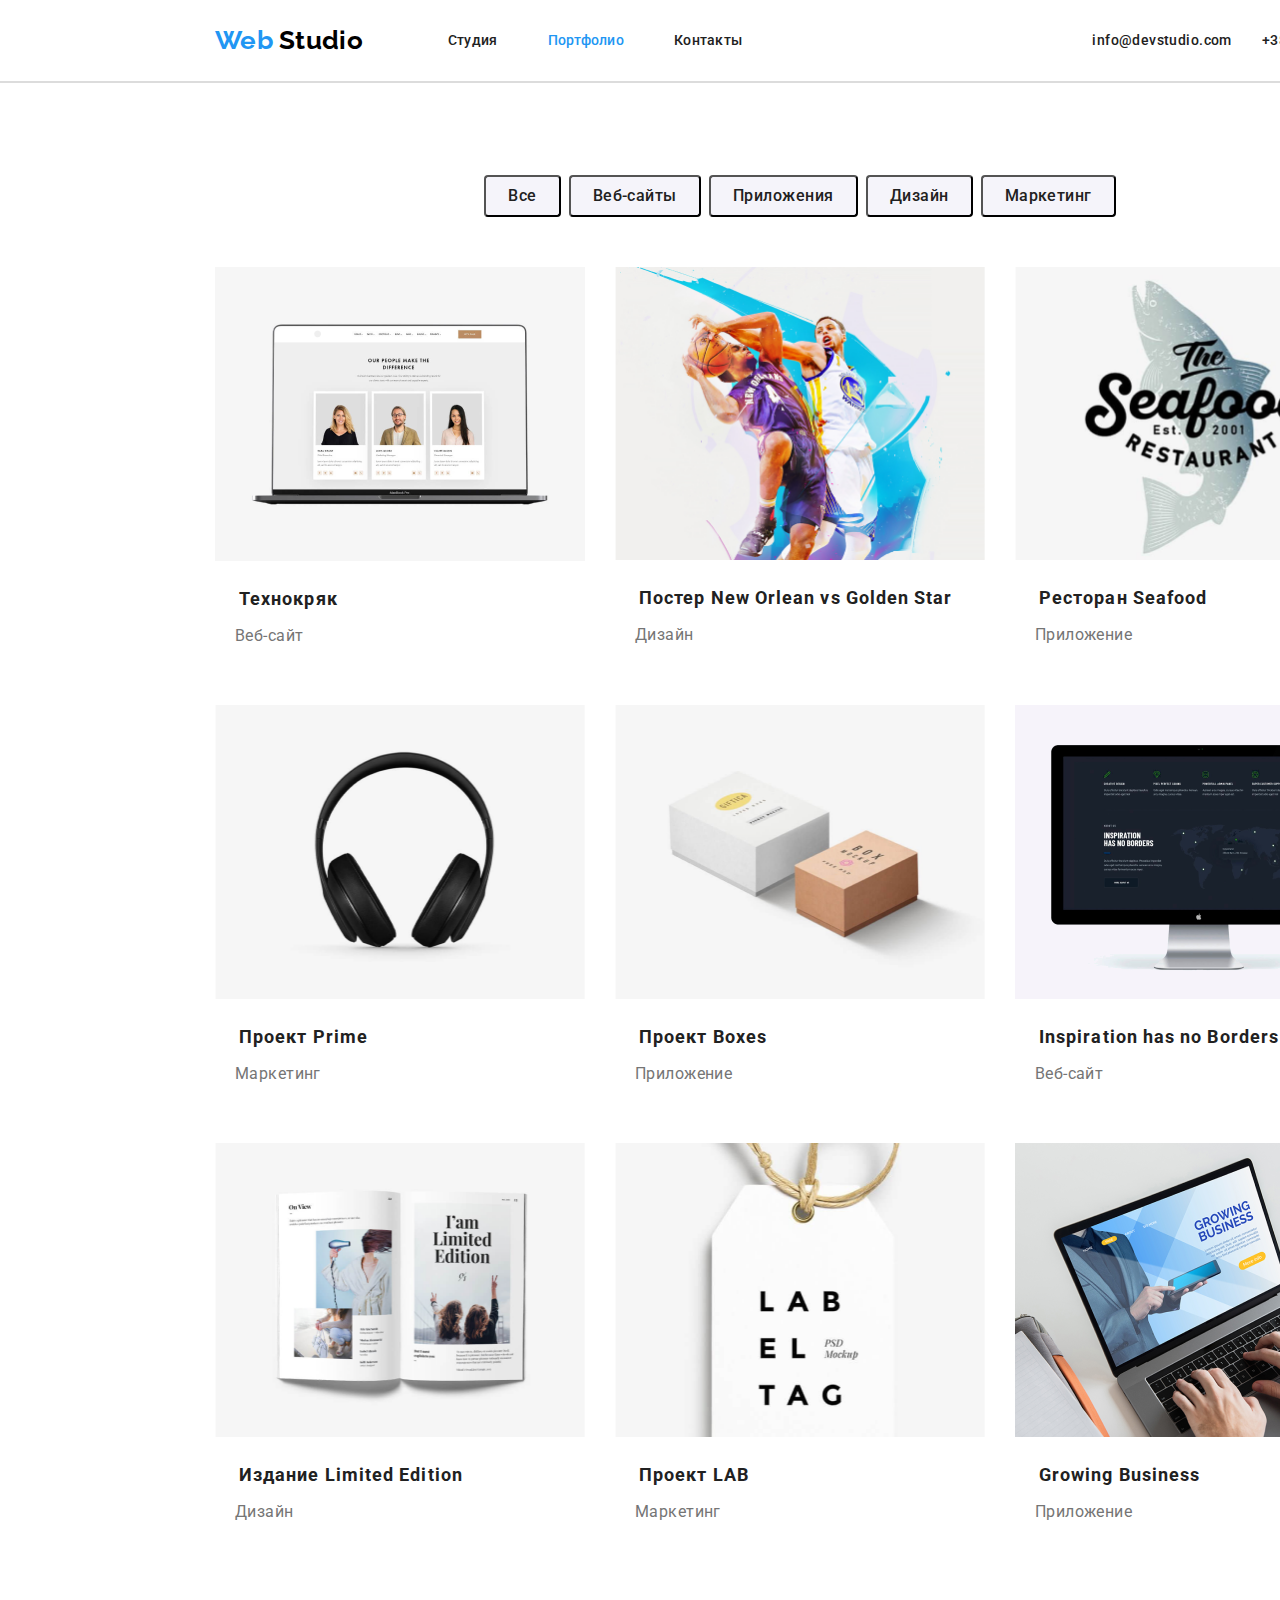
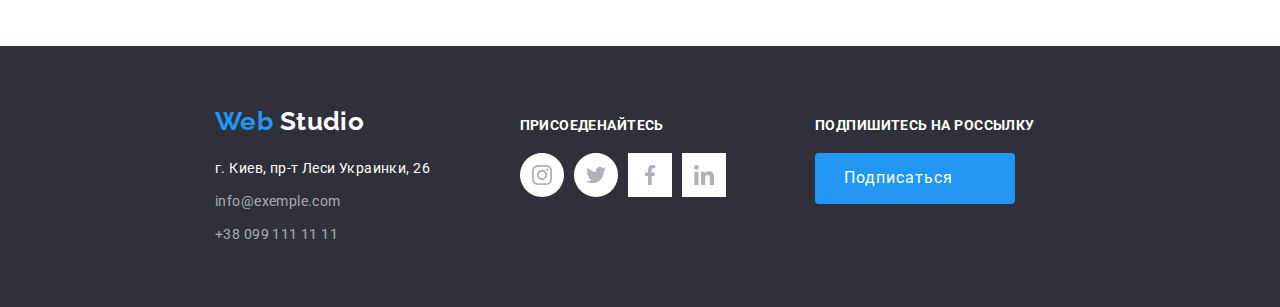
==== commit 1cb04587: "убирает отступы в боди" ====
--- a/portfolio.html
+++ b/portfolio.html
@@ -3,10 +3,11 @@
 <head>
     <meta charset="UTF-8">
     <meta name="viewport" content="width=device-width, initial-scale=1.0">
-    <title>Document</title>
+    <title>Portfolio</title>
     <link href="https://fonts.googleapis.com/css2?family=Raleway:wght@700&family=Roboto:wght@500;700&display=swap" 
           rel="stylesheet">
     <link rel="stylesheet" href="./css/styles.css">
+    <link rel="stylesheet" href="./css/normalize.css"/>
 </head>
 <body>
 
@@ -165,7 +166,6 @@
                 <a href="" class="button secondary">Подписаться</a>
             </div>
         </div>
-    </footer>
-</body>
+    </footer></body>
 </html>
 
--- a/css/styles.css
+++ b/css/styles.css
@@ -33,6 +33,7 @@
 }
 
 body {
+    margin: 0px 0px 0px 0px;
     font-family: Roboto;
     font-style: normal;
     font-weight: 400;
@@ -92,6 +93,7 @@
 
 .page-header {
     display: flex;
+    box-shadow: 0px 2px 0px 0px rgba(0, 0, 0, 0.137);
     /* border: 1px solid #ECECEC; */
 }
 
@@ -136,6 +138,10 @@
     display: block;
     text-align: center;
     padding: 0;
+}
+
+.conteiner.hero-conteiner >img {
+    display: block;
 }
 
 .hero-title {
@@ -337,7 +343,6 @@
 
 footer {
     background: #2F303A;
-    height: 252px;
 }
 
 .conteiner.footer {
@@ -477,4 +482,4 @@
 /* страниця вторичний цвет background: #F5F4FA; */
 /* интерактивная подсветка цвет  #2196F3; */
 /*  фон надписов "чем мы занимаемся"background: rgba(47, 48, 58, 0.8); */
-/* фон наша команда background: #F5F4FA; */+/* фон наша команда background: #F5F4FA; */
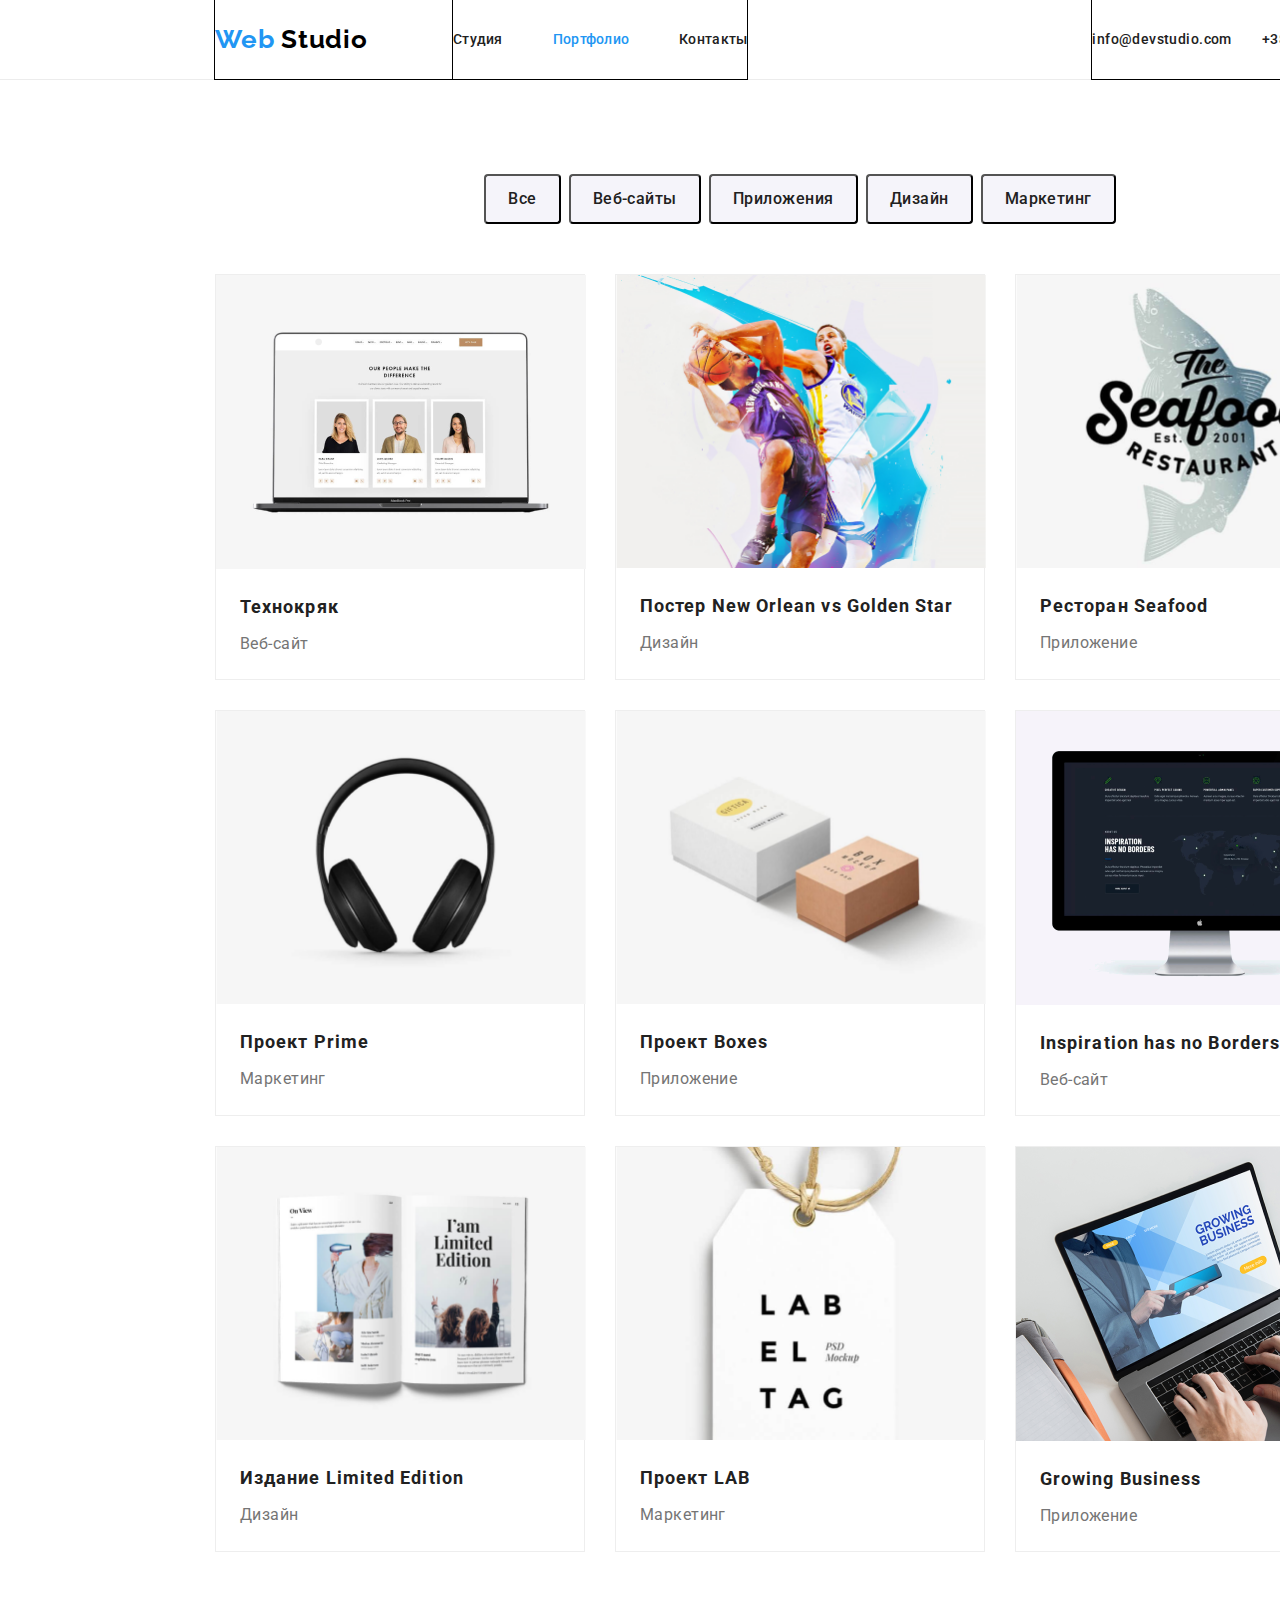
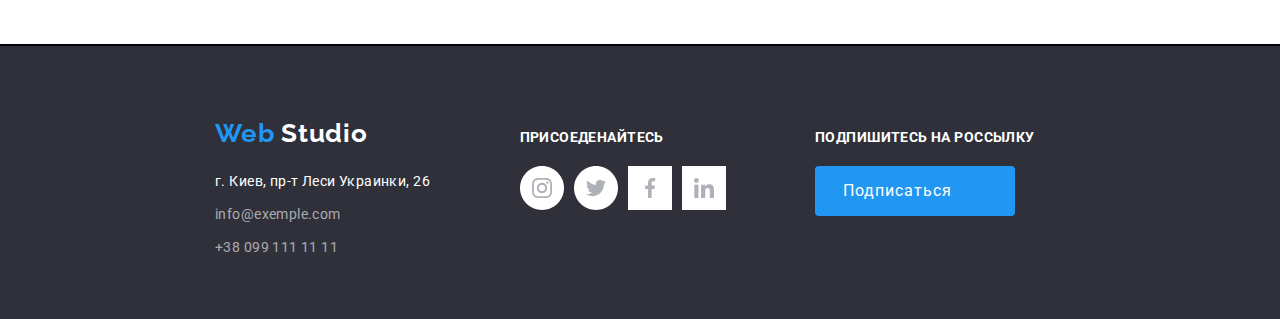
==== commit dcd15078: "добавляет иконки со спрайта" ====
--- a/portfolio.html
+++ b/portfolio.html
@@ -57,66 +57,84 @@
             <ul class="projects-list list">
                 <li class="projects-item">
                     <img src="./images/pic/ноут.png" width="370" alt="pic">
-                    <h2 class="title">Технокряк</h2>
-                    <p class="effects-title">Технокряк это современная площадка распространения коронавируса. 
-                    Компании используют эту платформу для цифрового шпионажа и атак на защищённые сервера конкурентов.</p>
-                    <p class="text">Веб-сайт</p>
+                    <div class="card">
+                        <h2 class="title">Технокряк</h2>
+                        <p class="effects-title">Технокряк это современная площадка распространения коронавируса. 
+                        Компании используют эту платформу для цифрового шпионажа и атак на защищённые сервера конкурентов.</p>
+                        <p class="text">Веб-сайт</p>
+                    </div>
                 </li>
                 <li class="projects-item">
                     <img src="./images/pic/баскетболисты.png" width="370" alt="баскетболисты">
-                    <h2 class="title">Постер New Orlean vs Golden Star</h2>
-                    <p class="text">Дизайн</p>
-                    <p class="effects-title">Технокряк это современная площадка распространения коронавируса. 
-                    Компании используют эту платформу для цифрового шпионажа и атак на защищённые сервера конкурентов.</p>
+                    <div class="card">
+                        <h2 class="title">Постер New Orlean vs Golden Star</h2>
+                        <p class="text">Дизайн</p>
+                        <p class="effects-title">Технокряк это современная площадка распространения коронавируса. 
+                        Компании используют эту платформу для цифрового шпионажа и атак на защищённые сервера конкурентов.</p>    
+                    </div>
                 </li>
                 <li class="projects-item">
                     <img src="./images/pic/ресторан.png" width="370" alt="ресторан">
-                    <h2 class="title">Ресторан Seafood</h2>
-                    <p class="text">Приложение</p>
-                    <p class="effects-title">Технокряк это современная площадка распространения коронавируса. 
-                    Компании используют эту платформу для цифрового шпионажа и атак на защищённые сервера конкурентов.</p>
+                    <div class="card">
+                        <h2 class="title">Ресторан Seafood</h2>
+                        <p class="text">Приложение</p>
+                        <p class="effects-title">Технокряк это современная площадка распространения коронавируса. 
+                        Компании используют эту платформу для цифрового шпионажа и атак на защищённые сервера конкурентов.</p>    
+                    </div>
                 </li>
                 <li class="projects-item">
                     <img src="./images/pic/наушники.png" width="370" alt="наушники">
-                    <h2 class="title">Проект Prime</h2>
-                    <p class="text">Маркетинг</p>
-                    <p class="effects-title">Технокряк это современная площадка распространения коронавируса. 
-                    Компании используют эту платформу для цифрового шпионажа и атак на защищённые сервера конкурентов.</p>
+                    <div class="card">
+                        <h2 class="title">Проект Prime</h2>
+                        <p class="text">Маркетинг</p>
+                        <p class="effects-title">Технокряк это современная площадка распространения коронавируса. 
+                        Компании используют эту платформу для цифрового шпионажа и атак на защищённые сервера конкурентов.</p>    
+                    </div>
                 </li>
                 <li class="projects-item">
                     <img src="./images/pic/коробки.png" width="370" alt="коробки">
-                    <h2 class="title">Проект Boxes</h2>
-                    <p class="text">Приложение</p>
-                    <p class="effects-title">Технокряк это современная площадка распространения коронавируса. 
-                    Компании используют эту платформу для цифрового шпионажа и атак на защищённые сервера конкурентов.</p>
+                    <div class="card">
+                        <h2 class="title">Проект Boxes</h2>
+                        <p class="text">Приложение</p>
+                        <p class="effects-title">Технокряк это современная площадка распространения коронавируса. 
+                        Компании используют эту платформу для цифрового шпионажа и атак на защищённые сервера конкурентов.</p>    
+                    </div>
                 </li>
                 <li class="projects-item">
                     <img src="./images/pic/computer.png" width="370" alt="computer">
-                    <h2 class="title">Inspiration has no Borders</h2>
-                    <p class="text">Веб-сайт</p>
-                    <p class="effects-title">Технокряк это современная площадка распространения коронавируса. 
-                    Компании используют эту платформу для цифрового шпионажа и атак на защищённые сервера конкурентов.</p>
+                     <div class="card">
+                        <h2 class="title">Inspiration has no Borders</h2>
+                        <p class="text">Веб-сайт</p>
+                        <p class="effects-title">Технокряк это современная площадка распространения коронавируса. 
+                        Компании используют эту платформу для цифрового шпионажа и атак на защищённые сервера конкурентов.</p>    
+                    </div>
                 </li>
                 <li class="projects-item">
                     <img src="./images/pic/книга.png" width="370" alt="книга">
-                    <h2 class="title">Издание Limited Edition</h2>
-                    <p class="text">Дизайн</p>
-                    <p class="effects-title">Технокряк это современная площадка распространения коронавируса. 
-                    Компании используют эту платформу для цифрового шпионажа и атак на защищённые сервера конкурентов.</p>
+                    <div class="card">
+                        <h2 class="title">Издание Limited Edition</h2>
+                        <p class="text">Дизайн</p>
+                        <p class="effects-title">Технокряк это современная площадка распространения коронавируса. 
+                        Компании используют эту платформу для цифрового шпионажа и атак на защищённые сервера конкурентов.</p>    
+                    </div>
                 </li>
                 <li class="projects-item">
-                    <img src="./images/pic/лаб.png" width="370" alt="LAB">
-                    <h2 class="title">Проект LAB</h2>
-                    <p class="text">Маркетинг</p>
-                    <p class="effects-title">Технокряк это современная площадка распространения коронавируса. 
-                    Компании используют эту платформу для цифрового шпионажа и атак на защищённые сервера конкурентов.</p>
+                    <img src="./images/pic/лаб.png" width="370" alt="LABELTEG">
+                    <div class="card">
+                        <h2 class="title">Проект LAB</h2>
+                        <p class="text">Маркетинг</p>
+                        <p class="effects-title">Технокряк это современная площадка распространения коронавируса. 
+                        Компании используют эту платформу для цифрового шпионажа и атак на защищённые сервера конкурентов.</p>    
+                    </div>
                 </li>
                 <li class="projects-item">
                     <img src="./images/pic/notebook.png" width="370" alt="notebook">
-                    <h2 class="title">Growing Business</h2>
-                    <p class="text">Приложение</p>
-                    <p class="effects-title">Технокряк это современная площадка распространения коронавируса. 
-                    Компании используют эту платформу для цифрового шпионажа и атак на защищённые сервера конкурентов.</p>
+                    <div class="card">
+                        <h2 class="title">Growing Business</h2>
+                        <p class="text">Приложение</p>
+                        <p class="effects-title">Технокряк это современная площадка распространения коронавируса. 
+                        Компании используют эту платформу для цифрового шпионажа и атак на защищённые сервера конкурентов.</p>    
+                    </div>
                 </li>
             </ul>
          </div>
--- a/css/styles.css
+++ b/css/styles.css
@@ -1,23 +1,9 @@
-.hero-title {
-    background-color: darkgray;
- }
-/*    
-}.conteiner.page-header {
-    background-color: #ff9691;
-}
-.hero {
-    background-color: bisque;
-}
-
-.conteiner.specifications {
-    background-color: rgb(186, 243, 245);
-}
-.conteiner.work {
-    background-color: khaki;
-}
-main {
-    background-color: palegreen;
-} */
+.navigation,
+.site-nav,
+.site-auth {
+   outline: 1px solid black; 
+}
+
 
 :root {
     --primary-text-color: #212121;
@@ -57,6 +43,7 @@
     font-weight: 700;
 }
 
+
 .list {
     list-style: none;
     padding: 0;
@@ -67,7 +54,8 @@
     font-family: Raleway;
     font-weight: 700;
     font-size: 26px;
-    line-height: 1.2;
+    line-height: 1.19;
+    letter-spacing: 0.03em;
     color: #000000;
     text-decoration: none;
 }
@@ -76,6 +64,17 @@
 .site-nav .curent-link {
     color: var(--accent-color);
 }
+
+/* .curent-link::after {
+    content: " ";
+    display: block;
+    background-position: 50% 100%;
+    padding: 0;
+    margin-top: 28px;
+    border-bottom: 4px solid var(--accent-color);
+    border-radius: 2px;
+} */
+
 
 /* SITE-NAU -AUTH */
 
@@ -88,32 +87,23 @@
 }
 
 .navigation {
+    display: flex;
     margin-right: auto; 
 }
 
 .page-header {
     display: flex;
-    box-shadow: 0px 2px 0px 0px rgba(0, 0, 0, 0.137);
-    /* border: 1px solid #ECECEC; */
-}
-
-.site-nav, 
-.site-auth {
-    display: flex;
-    align-items: center;
+    height: 80px;
+    /* padding-top: 25px;
+    padding-bottom: 25px; */
+    border-bottom: 1px solid #ECECEC;
 }
 
 .navigation .logo {
+    width: 153px;
     margin-right: 85px;
-    padding: 25px 0;
-}
-
-.site-nav .link-item:not(:first-child) { 
-    margin-left: 50px;
-}
-
-.site-auth .link-item:not(:first-child) { 
-    margin-left: 30px;
+    padding-top: 24px;
+    padding-bottom: 25px;
 }
 
 .site-nav a,
@@ -125,6 +115,35 @@
     text-decoration: none;
 }
 
+.site-nav {
+    display: flex;
+    padding-top: 32px;
+}
+
+.site-auth {
+    display: flex;
+    align-items: center;
+}
+
+.site-nav .link-item:not(:first-child) { 
+    margin-left: 50px;
+}
+
+.site-auth .link-item:not(:first-child) { 
+    margin-left: 30px;
+}
+
+.contact-link {
+    display: inline-block;
+    max-height: 153px;
+}
+
+.header-svg {
+    margin-right: 10px;
+    width: 16px;
+    height: 11px;
+}
+
 .site-nav a:hover,
 .site-auth a:hover,
 .site-nav a:focus,
@@ -140,12 +159,27 @@
     padding: 0;
 }
 
-.conteiner.hero-conteiner >img {
-    display: block;
+.conteiner.hero-conteiner {
+    max-width: 1600px;
+    max-height: 600px;
+    margin-left: auto;
+    margin-right: auto;
+    padding-top: 200px;
+    padding-bottom: 200px;
+
+    background-image: linear-gradient( 
+        rgba(47, 48, 58, 0.8), 
+        rgba(47, 48, 58, 0.8) ), url(
+        ../images/Header.jpg);
+    background-color: steelblue;    
+    background-repeat: no-repeat;
+    background-size: cover;
+    background-position: center;
 }
 
 .hero-title {
-    margin: 0;
+    margin: 0 0 20px;
+
     text-transform: uppercase;
     text-align: center;
 
@@ -154,7 +188,6 @@
     font-size: 44px;
     line-height: 1.36;
     letter-spacing: 0.06em;
-    /* border: 1px solid #000000; */
     text-shadow: 0px 4px 4px rgba(0, 0, 0, 0.25);
 }
 
@@ -162,20 +195,21 @@
 /* BUTTON */
 
 .button {
-    display: inline-block;
+    display: inline-flex;
     align-items: center;
     text-align: center;
-
+    text-decoration: none;
+    width: 200px;
+    height: 50px;
+    padding: 10px 32px;
+    border-radius: 4px;
+    
+    background-color: #F5F4FA;
     font-size: 16px;
     line-height: 1.88;
     letter-spacing: 0.06em;   
-    width: 200px;
-    padding: 10px 32px;
-    border-radius: 4px;
-    
-    color: var(--primary-text-color);
-    background-color: #F5F4FA;
-    text-decoration: none;
+    color: var(--primary-text-color);
+    cursor: pointer;
 }
 
 .button.primary {
@@ -184,11 +218,8 @@
 }
 
 .button.secondary {
-    padding-top: 10px;
-    padding-right: 62px;
-    padding-bottom: 10px;
-    padding-left: 29px;
-    border-radius: 4px;
+    flex-wrap: wrap;
+    padding: 10px 28px;
     color: var(--primary-white-color);
     background-color: var(--accent-color);
 }
@@ -198,32 +229,46 @@
 .section {
    margin-top: 94px;
 }
+
+.list.features {
+    display: flex;
+}
+
+.features-box {
+    width: calc((100% - 30px * 3) / 4);
+    margin-right: 30px;
+}
+
+.features-box:nth-child(4n) {
+    margin-right: 0;
+}
+
 .features .title {
     font-size: 14px;
     line-height: 1.14;
     text-transform: uppercase;
     color: var(--primary-text-color);
+    margin-top: 0;
     margin-top: 30px;
-}
-
-.list.features {
-    display: flex;
-}
-
-.features-box {
-    width: calc((100% - 30px * 3) / 4);
-    margin-right: 30px;
-}
-
-.features-box:nth-child(4n) {
-    margin-right: 0;
-}
-
-.features-box > img {
+    margin-bottom: 10px;
+}
+.features-box > p {
+    margin: 0;
+}
+
+/* .features-box > img {
     display: block;
     margin-left: auto;
     margin-right: auto;
-} 
+}  */
+
+.icon-features {
+    width: 270px;
+    height: 120px;
+    padding: 25px 102px;
+    background: #F5F4FA;
+    border-radius: 4px;
+}
 
 
 /* Чем мы занимаемся */
@@ -238,14 +283,15 @@
 }
 
 .work-box .text {
+    margin: 0;
+    padding: 27px 0;    
+    text-align: center;
+    text-transform: uppercase;
+
     font-size: 14px;
     line-height: 1.14;
-    text-align: center;
-    text-transform: uppercase;
     background: rgba(47, 48, 58, 0.8);
     color: var(--primary-white-color); 
-    margin: 0;
-    padding: 27px 0;
 }
 
 .list.work {
@@ -265,7 +311,6 @@
 .work-box:nth-child(3n) {
     margin-right: 0;
 }
-
 
 
 /* НАША КОМАНДА */
@@ -276,54 +321,75 @@
     padding-bottom: 94px;
 }
 
+.list.team {
+    display: flex;
+}
+
 .team .team-title {
+    margin: 30px 0 0;   
+    text-align: center;
     font-weight: 500;
     font-size: 16px;
     line-height: 1.19;
-    text-align: center;
-    color: var(--primary-text-color);
-    margin: 30px 0 0;
+    color: var(--primary-text-color);
 }
 
 .team .team-text { 
-    font-weight: 400;
     font-size: 16px;
     line-height: 1.19;
     text-align: center;
     color: var(--text-color);
     margin: 10px 0 0;
-}
-
-.list.team {
-    display: flex;
 }
 
 .team-member {
     width: calc((100% - 30px * 3) / 4);
     margin-right: 30px;
     background-color: #fff;
+    box-shadow: 
+    0px 1px 3px rgba(0, 0, 0, 0.12), 
+    0px 1px 1px rgba(0, 0, 0, 0.14), 
+    0px 2px 1px rgba(0, 0, 0, 0.2);
+    border-radius: 0px 0px 4px 4px;
 }
 
 .team-member:nth-child(4n) {
     margin-right: 0;
 }
 
-.social-links-box {
+.social-link-box {
     display: flex;  
-    margin: 16px 32px 24px;
-}
-
-.social-links {
-    width: calc((100% - 10px * 3) / 4);
+    padding: 16px 32px 24px;    
+}
+
+.social-link:not(:last-child) {
     margin-right: 10px;
-
-}
-.list .social-links {
+}
+
+.icon-link {
+    display: flex;
+    align-items: center;
+    justify-content: center;
+    border-radius: 50%;
+    width: 44px;
+    height: 44px;
     color: var(--text-color);
-}
-
-.social-links .link:hover,
-.social-links .link:focus {
+    /* outline: 1px solid blue; */
+}
+
+.icon-link:hover,
+.icon-link:focus {
+    background-color: var(--accent-color);
+}
+
+
+.icon-svg {
+    width: 20px;
+    height: 20px;
+}
+
+.icon-link:hover,
+.icon-link:focus {
     color: var(--accent-color);
 }
 
@@ -343,11 +409,12 @@
 
 footer {
     background: #2F303A;
+    outline: 2px solid #000000;
 }
 
 .conteiner.footer {
     display: flex;
-    padding-top: 60px;
+    padding-top: 72px;
     padding-bottom: 60px;
     font-size: 14px;
     line-height: 1.71;
@@ -357,6 +424,7 @@
 
 .logo.logo-footer {    
     color: var(--primary-white-color);
+    margin-top: -12px;
 } 
 
 address {
@@ -373,15 +441,25 @@
     text-decoration: none
 }
 
-.links-box-footer {
-    display: flex;
-}
-
 .footer-box.join {
     margin-top: 12px;
-}
+
+}
+
+.links-box-footer {
+    display: flex;
+}
+
 .social-links-footer:not(:last-child) {
     margin-right: 10px;
+}
+
+.social-links-footer > .icon-link {
+    background-color: rgba(255, 255, 255, 0.1);
+}
+
+.social-links-footer > .icon-link:hover {
+    background-color: var(--accent-color);
 }
 
 .conteiner.footer .text-footer {
@@ -399,6 +477,15 @@
     margin-top: 12px
 }
 
+.footer-box .button.secondary>.icon-send {
+    display: inline-flex;
+    align-items: center;
+    justify-content: center;
+    margin-left: 10px;
+    width: 24px;
+    height: 24px;
+    background-image: url(../images/svg/icon.send.svg);
+}
 
 /* ПОРТФОЛИО */
 
@@ -430,10 +517,20 @@
     flex-wrap: wrap;
 }
 
-.projects-list .projects-item {
+.projects-list > .projects-item {
     width: calc((100% - 30px * 2) / 3);
     margin-right: 30px;
     margin-bottom: 30px;
+    border: 1px solid #EEEEEE;
+}
+
+.projects-item:hover > .card {
+    box-sizing: border-box;
+    box-shadow: 
+    0px 4px 4px rgba(0, 0, 0, 0.25),
+    0px 4px 4px rgba(0, 0, 0, 0.06), 
+    1px 4px 6px rgba(0, 0, 0, 0.16);
+    border-radius: 0px 0px 4px 4px;
 }
 
 .projects-item:nth-child(3n) {
@@ -449,7 +546,7 @@
 }
 
 .projects-item .title {
-    margin: 20px 24px 4px;
+    margin: 0 0 4px ;
     font-weight: 700;
     font-size: 18px;
     line-height: 2;
@@ -458,14 +555,16 @@
 }
 
 .projects-item .text {
-    margin: auto 20px 24px;
-
+    margin: 0;
     font-weight: 400;
     font-size: 16px;
-    line-height: 1.88;
+    line-height: 1.87;
     color: var(--text-color);
 }
 
+.projects-item > .card {
+   padding: 20px 24px;
+}
 .effects-title {
     display: none;
     font-weight: 400;
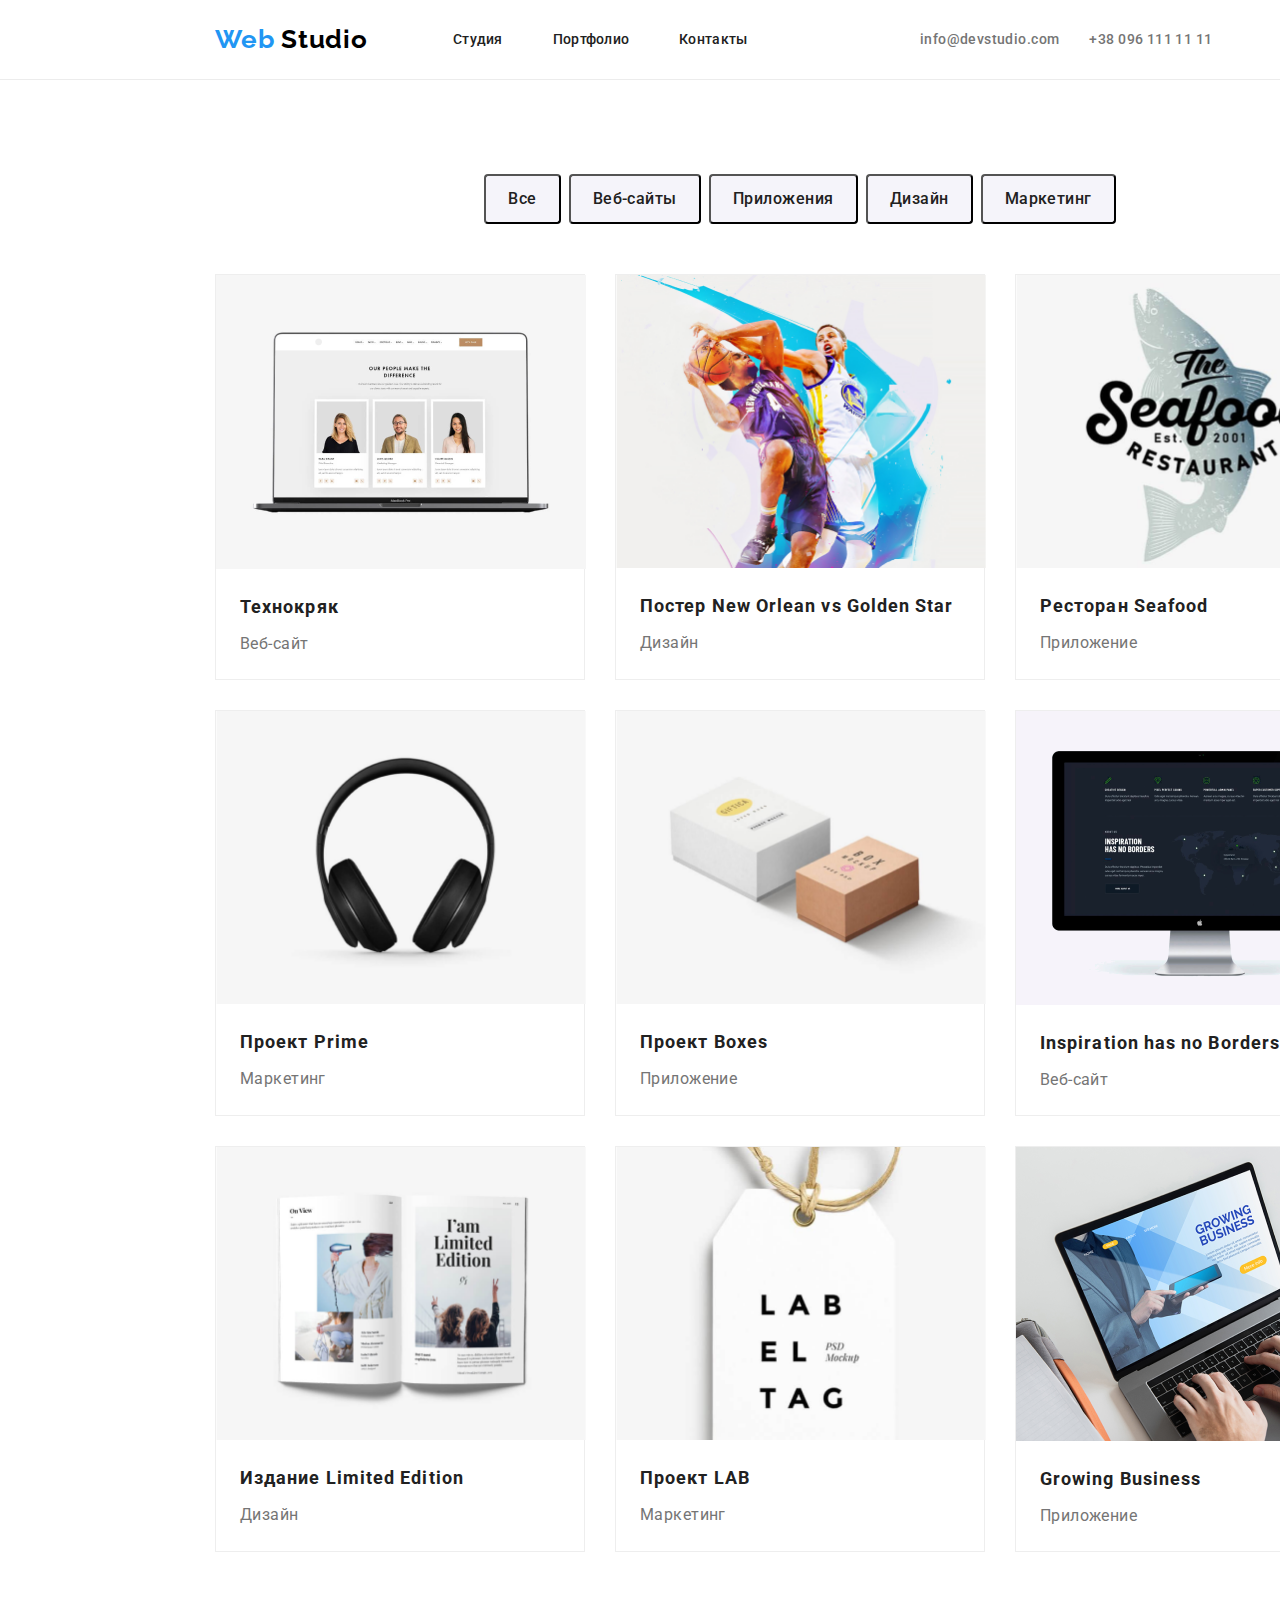
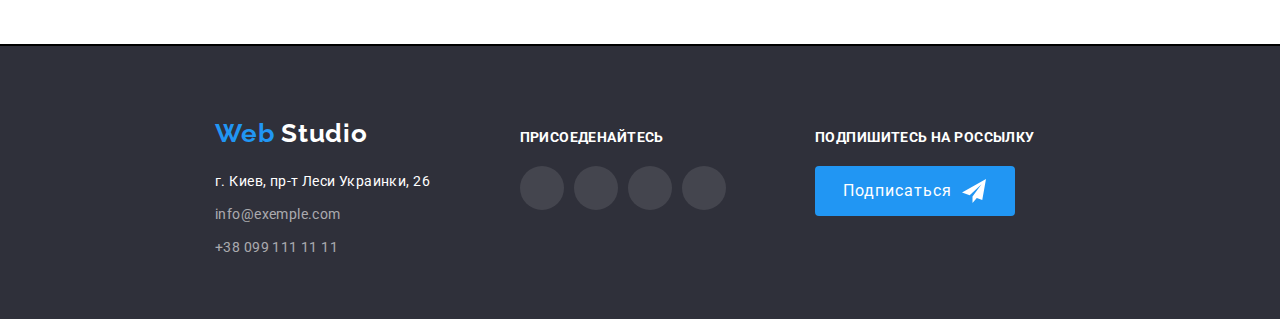
==== commit d1312c8a: "добавляет осталные иконки через спрайт" ====
--- a/portfolio.html
+++ b/portfolio.html
@@ -17,23 +17,23 @@
             <a href="./index.html" class="logo"><span class="web">Web</span> Studio</a>
             <ul class="site-nav list">  
                 <li class="link-item">
-                    <a href="./index.html">Студия</a>
+                    <a href="./index.html" class="link">Студия</a>
                 </li>
                 <li class="link-item">
-                    <a href="./portfolio.html" class="curent-link">Портфолио</a>
+                    <a href="./portfolio.html" class="curent link">Портфолио</a>
                 </li>
                 <li class="link-item">
-                    <a href="">Контакты</a>
+                    <a href="" class="link">Контакты</a>
                 </li>      
             </ul>
         </nav>
 
         <ul class="site-auth list">  
             <li class="link-item">
-                <a href="mailto:info@devstudio.com">info@devstudio.com</a>
+                <a href="mailto:info@devstudio.com" class="contact-link">info@devstudio.com</a>
             </li>
             <li class="link-item">
-                <a href="tel:+380961111111">+38 096 111 11 11</a>
+                <a href="tel:+380961111111" class="contact-link">+38 096 111 11 11</a>
             </li>
         </ul>
     </header>
@@ -160,20 +160,36 @@
                 <p class="text-footer">Присоеденайтесь</p>
                 <ul class="list links-box-footer">
                     <li class="social-links-footer">
-                        <img src="./images/social-links/instagram.svg" alt="ссылка на инстаграм">
-                        <a href="" aria-label="Cсылка на instagram"></a>
-                    </li>
-                    <li class="social-links-footer">
-                        <img src="./images/social-links/twitter.svg" alt="ссылка на твитер">
-                        <a href="" aria-label="Cсылка на twitter"></a>
-                    </li>
-                    <li class="social-links-footer">
-                        <img src="./images/social-links/facebook.svg" alt="ссылка на фейсбук">
-                        <a href="" aria-label="Cсылка на facebook"></a>
-                    </li>
-                    <li class="social-links-footer">
-                        <img src="./images/social-links/linkedin.svg" alt="ссылка на линкедин">
-                        <a href="" aria-label="Cсылка на linkedin"></a>
+                        <!-- <img src="./images/social-links/instagram.svg" alt="ссылка на инстаграм"> -->
+                        <a class="icon-link" href="" aria-label="Cсылка на instagram">
+                            <svg class="icon-svg">
+                                <use href="./images/symbol-defs.svg#instagram"></use>
+                            </svg>
+                        </a>
+                    </li>
+                    <li class="social-links-footer">
+                        <!-- <img src="./images/social-links/twitter.svg" alt="ссылка на твитер"> -->
+                        <a class="icon-link" href="" aria-label="Cсылка на twitter">
+                            <svg class="icon-svg">
+                                <use href="./images/symbol-defs.svg#twitter"></use>
+                            </svg>
+                        </a>
+                    </li>
+                    <li class="social-links-footer">
+                        <!-- <img src="./images/social-links/facebook.svg" alt="ссылка на фейсбук"> -->
+                        <a class="icon-link" href="" aria-label="Cсылка на facebook">
+                            <svg class="icon-svg">
+                                <use href="./images/symbol-defs.svg#facebook"></use>
+                            </svg>
+                        </a>
+                    </li>
+                    <li class="social-links-footer">
+                        <!-- <img src="./images/social-links/linkedin.svg" alt="ссылка на линкедин"> -->
+                        <a class="icon-link" href="" aria-label="Cсылка на linkedin">
+                            <svg class="icon-svg">
+                                <use href="./images/symbol-defs.svg#linkedin"></use>
+                            </svg>
+                        </a>
                     </li>
                 </ul>
             </div>
@@ -181,9 +197,10 @@
             <!--подписка на россылку-->
             <div class="footer-box registery">
                 <p class="text-footer">подпишитесь на россылку</p>
-                <a href="" class="button secondary">Подписаться</a>
+                <a href="" class="button secondary">Подписаться<span class="icon-send"></span></a>
             </div>
         </div>
-    </footer></body>
+    </footer>
+    </body>
 </html>
 
--- a/css/styles.css
+++ b/css/styles.css
@@ -1,8 +1,8 @@
-.navigation,
+/* .navigation,
 .site-nav,
 .site-auth {
    outline: 1px solid black; 
-}
+} */
 
 
 :root {
@@ -86,62 +86,58 @@
     margin-right: auto;
 }
 
-.navigation {
-    display: flex;
+.page-header {
+    display: flex;
+    height: 80px;
+    border-bottom: 1px solid #ECECEC;
+}
+
+.navigation, 
+.site-nav,
+.site-auth {
+    display: flex;
+    align-items: center;
     margin-right: auto; 
-}
-
-.page-header {
-    display: flex;
-    height: 80px;
-    /* padding-top: 25px;
-    padding-bottom: 25px; */
-    border-bottom: 1px solid #ECECEC;
 }
 
 .navigation .logo {
     width: 153px;
+    padding-top: 25px;
+    padding-bottom: 25px;
     margin-right: 85px;
-    padding-top: 24px;
-    padding-bottom: 25px;
-}
-
-.site-nav a,
-.site-auth a {
+}
+
+.link-item > .contact-link,
+.link-item > .link {
+    /* margin-left: auto; */
+    padding-top: 32px;
+    padding-bottom: 32px;
     font-weight: 500;
     font-size: 14px;
     line-height: 1.14;
-    color: var(--primary-text-color);
     text-decoration: none;
-}
-
-.site-nav {
-    display: flex;
-    padding-top: 32px;
-}
-
-.site-auth {
-    display: flex;
-    align-items: center;
+    color: var(--primary-text-color);
 }
 
 .site-nav .link-item:not(:first-child) { 
     margin-left: 50px;
 }
 
+.site-auth .contact-link {
+    display: flex;
+    align-items: center;
+    color: var(--text-color);
+    max-height: 80px;
+}
+
 .site-auth .link-item:not(:first-child) { 
     margin-left: 30px;
-}
-
-.contact-link {
-    display: inline-block;
-    max-height: 153px;
 }
 
 .header-svg {
     margin-right: 10px;
     width: 16px;
-    height: 11px;
+    height: 11.2px;
 }
 
 .site-nav a:hover,
@@ -382,12 +378,14 @@
     background-color: var(--accent-color);
 }
 
-
 .icon-svg {
     width: 20px;
     height: 20px;
 }
 
+.icon-svg:hover {
+    fill: var(--accent-color);
+}
 .icon-link:hover,
 .icon-link:focus {
     color: var(--accent-color);
@@ -404,7 +402,24 @@
     margin-right: 30px;
 }
 
-
+.icon-client-link {
+    display: flex;
+    justify-content: center;
+    align-items: center;
+    width: 170px;
+    height: 90px;
+    border: 1px solid #afb1b8;
+    border-radius: 4px;
+    /* color: ; */
+}
+
+.icon-client-link:hover {
+    color: var(--accent-color);
+}
+
+.client-svg:hover {
+    fill: var(--accent-color);
+}
 /* FOOTER */
 
 footer {
